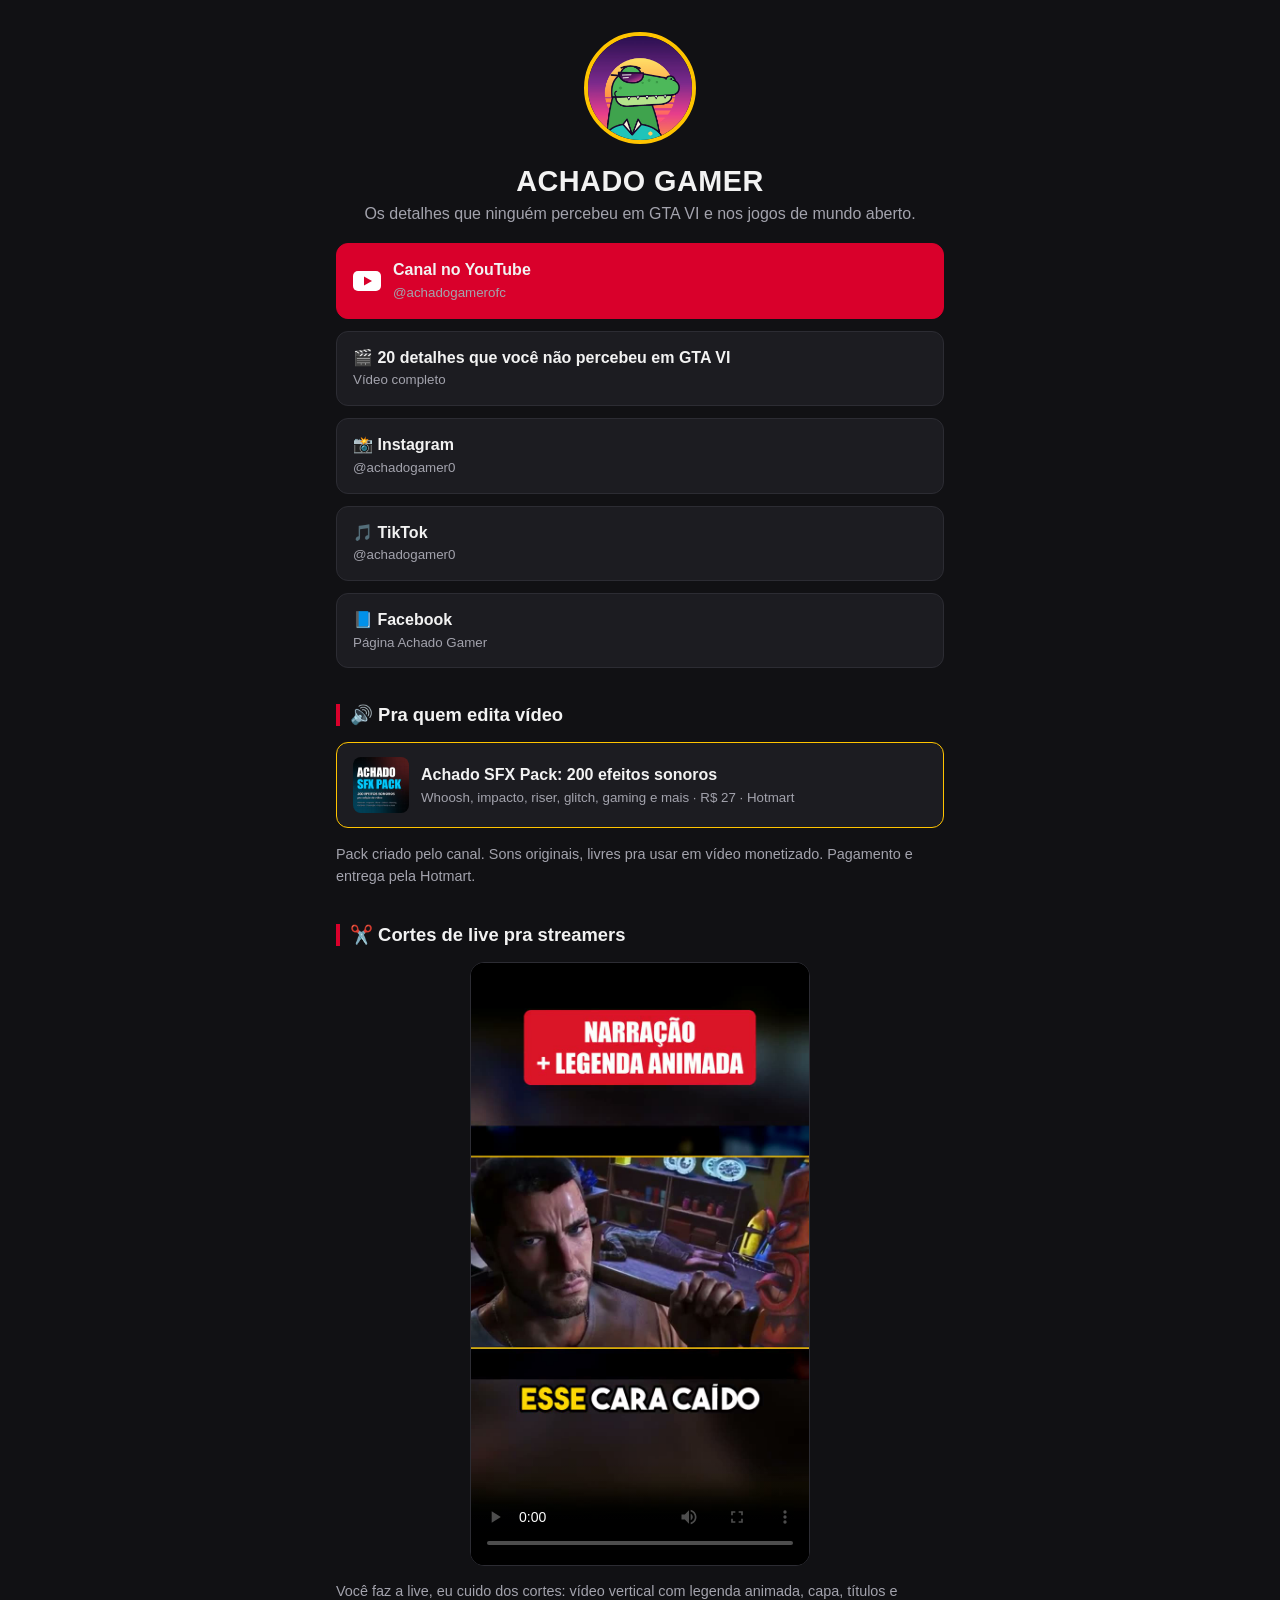
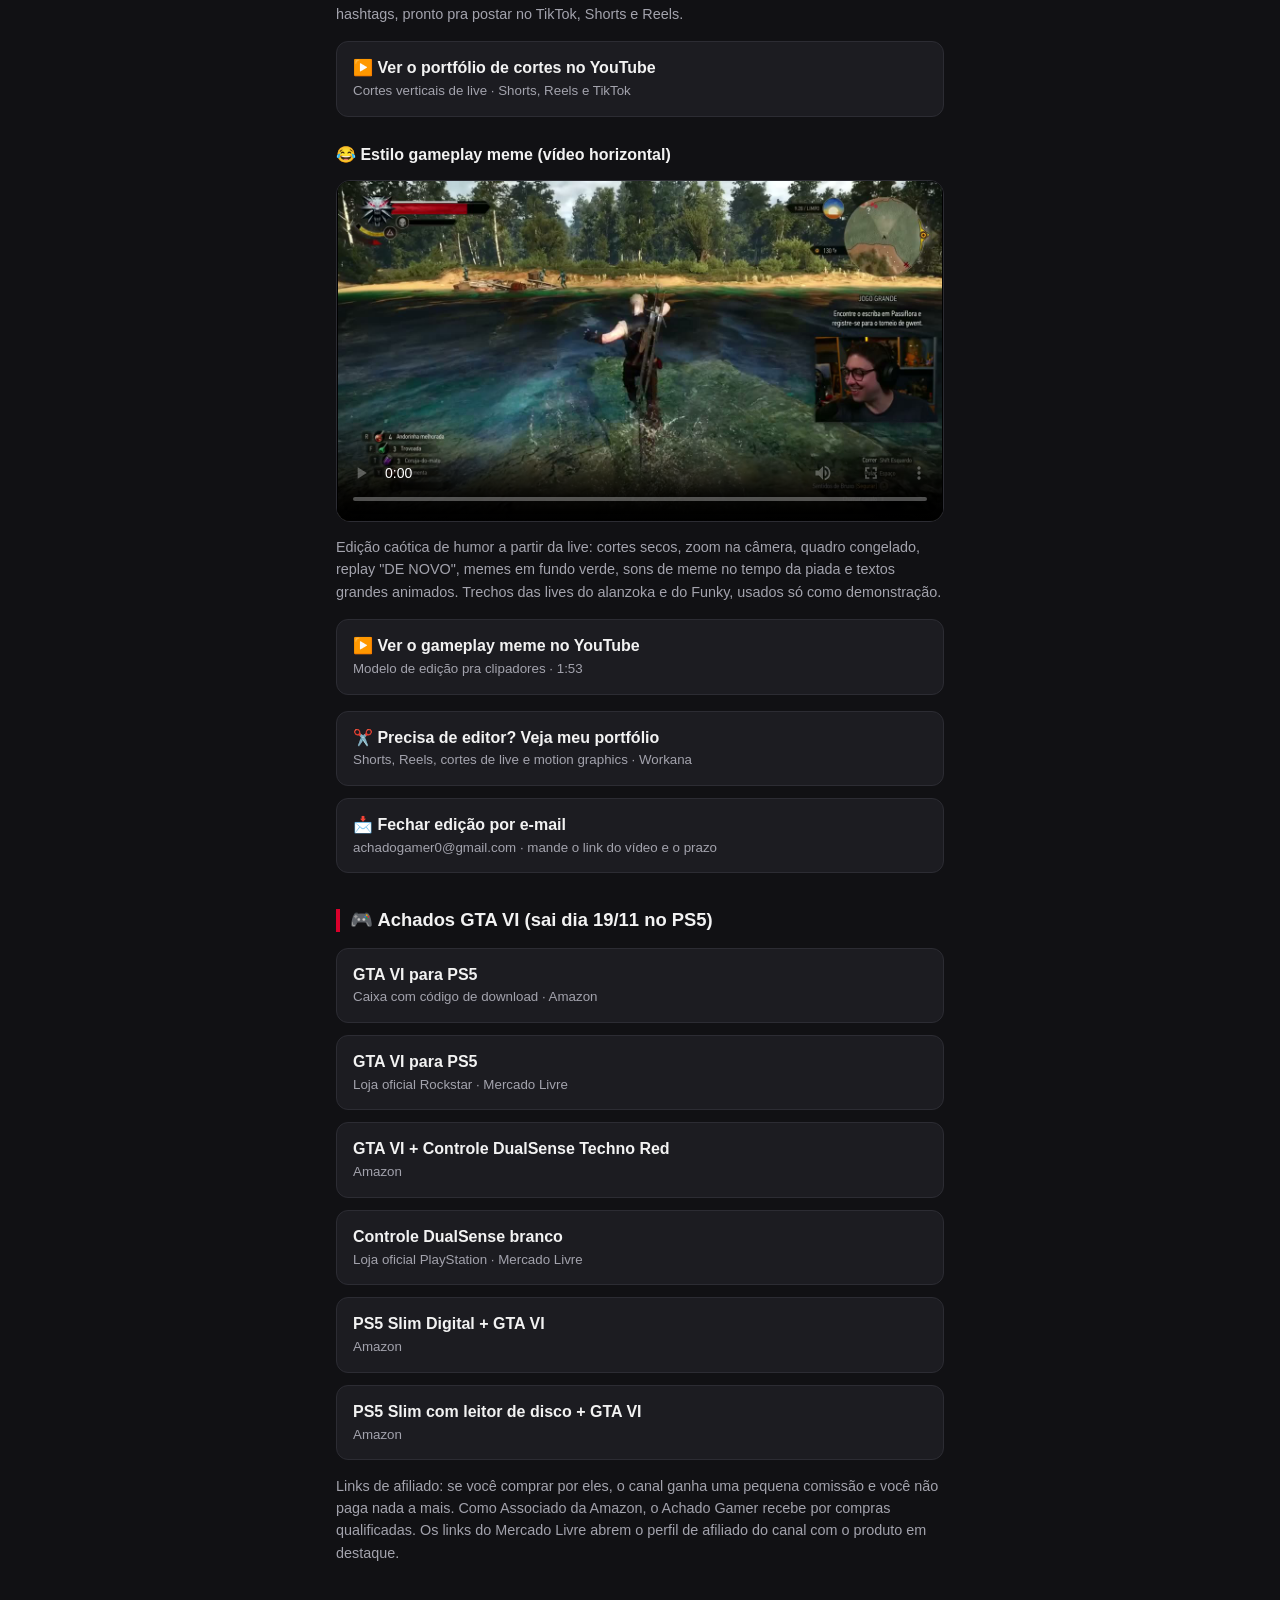
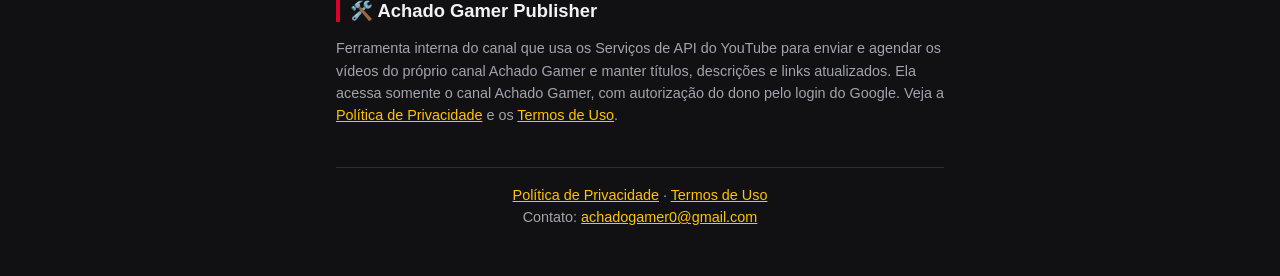
==== index.html @ ea64f2f3 "Vídeos do portfólio hospedados no site (sai o embed do YouTube que pedia login) Co-Authored-By: Clau" ====
<!doctype html>
<html lang="pt-BR">
<head>
<meta charset="utf-8">
<meta name="viewport" content="width=device-width, initial-scale=1">
<title>Achado Gamer</title>
<meta name="description" content="Achado Gamer: detalhes, notícias e achados de GTA VI e jogos de mundo aberto.">
<link rel="icon" href="img/avatar.jpg">
<link rel="stylesheet" href="style.css">
</head>
<body>
<main>
  <section class="perfil">
    <img src="img/avatar.jpg" alt="Logo do canal Achado Gamer">
    <h1>ACHADO GAMER</h1>
    <p>Os detalhes que ninguém percebeu em GTA VI e nos jogos de mundo aberto.</p>
  </section>

  <div class="links">
    <a class="botao yt" href="https://www.youtube.com/@achadogamerofc" target="_blank" rel="noopener">
      <svg width="28" height="20" viewBox="0 0 28 20" aria-hidden="true"><rect width="28" height="20" rx="5" fill="#fff"/><path d="M11 5.5v9l8-4.5z" fill="#d9002b"/></svg>
      <span>Canal no YouTube<small>@achadogamerofc</small></span>
    </a>
    <a class="botao" href="https://youtu.be/6gfzQgHHXTE" target="_blank" rel="noopener">
      <span>🎬 20 detalhes que você não percebeu em GTA VI<small>Vídeo completo</small></span>
    </a>
    <a class="botao" href="https://www.instagram.com/achadogamer0/" target="_blank" rel="noopener">
      <span>📸 Instagram<small>@achadogamer0</small></span>
    </a>
    <a class="botao" href="https://www.tiktok.com/@achadogamer0" target="_blank" rel="noopener">
      <span>🎵 TikTok<small>@achadogamer0</small></span>
    </a>
    <a class="botao" href="https://www.facebook.com/profile.php?id=61595093007909" target="_blank" rel="noopener">
      <span>📘 Facebook<small>Página Achado Gamer</small></span>
    </a>
  </div>

  <h2>🔊 Pra quem edita vídeo</h2>
  <div class="links">
    <a class="botao produto" href="https://go.hotmart.com/K107871661N" target="_blank" rel="noopener">
      <img src="img/sfx-pack.jpg" alt="Capa do Achado SFX Pack" width="56" height="56">
      <span>Achado SFX Pack: 200 efeitos sonoros<small>Whoosh, impacto, riser, glitch, gaming e mais · R$ 27 · Hotmart</small></span>
    </a>
  </div>
  <p class="aviso">Pack criado pelo canal. Sons originais, livres pra usar em vídeo monetizado. Pagamento e entrega pela Hotmart.</p>

  <h2>✂️ Cortes de live pra streamers</h2>
  <div class="video-portfolio">
    <video src="video/portfolio-cortes.mp4" poster="video/portfolio-cortes.jpg" controls playsinline preload="metadata"
           title="Portfólio de cortes do Achado Gamer"></video>
  </div>
  <p class="aviso">Você faz a live, eu cuido dos cortes: vídeo vertical com legenda animada, capa, títulos e hashtags, pronto pra postar no TikTok, Shorts e Reels.</p>
  <div class="links">
    <a class="botao" href="https://youtube.com/shorts/AKx1bZiK2jc" target="_blank" rel="noopener">
      <span>▶️ Ver o portfólio de cortes no YouTube<small>Cortes verticais de live · Shorts, Reels e TikTok</small></span>
    </a>
  </div>

  <h3>😂 Estilo gameplay meme (vídeo horizontal)</h3>
  <div class="video-portfolio horizontal">
    <video src="video/gameplay-meme.mp4" poster="video/gameplay-meme.jpg" controls playsinline preload="metadata"
           title="Modelo de edição gameplay meme do Achado Gamer"></video>
  </div>
  <p class="aviso">Edição caótica de humor a partir da live: cortes secos, zoom na câmera, quadro congelado, replay "DE NOVO", memes em fundo verde, sons de meme no tempo da piada e textos grandes animados. Trechos das lives do alanzoka e do Funky, usados só como demonstração.</p>
  <div class="links">
    <a class="botao" href="https://youtu.be/qlnnAYW9aH4" target="_blank" rel="noopener">
      <span>▶️ Ver o gameplay meme no YouTube<small>Modelo de edição pra clipadores · 1:53</small></span>
    </a>
  </div>
  <div class="links">
    <a class="botao" href="https://www.workana.com/freelancer/b34862016cd1284f0447eba7d63f58ac" target="_blank" rel="noopener">
      <span>✂️ Precisa de editor? Veja meu portfólio<small>Shorts, Reels, cortes de live e motion graphics · Workana</small></span>
    </a>
    <a class="botao" href="mailto:achadogamer0@gmail.com?subject=Or%C3%A7amento%20de%20edi%C3%A7%C3%A3o%20de%20v%C3%ADdeo">
      <span>📩 Fechar edição por e-mail<small>achadogamer0@gmail.com · mande o link do vídeo e o prazo</small></span>
    </a>
  </div>

  <h2>🎮 Achados GTA VI (sai dia 19/11 no PS5)</h2>
  <div class="links">
    <a class="botao" href="https://www.amazon.com.br/dp/B0H6KT2RWH?tag=achadogamer0e-20" target="_blank" rel="noopener sponsored">
      <span>GTA VI para PS5<small>Caixa com código de download · Amazon</small></span>
    </a>
    <a class="botao" href="https://meli.la/1AppXiG" target="_blank" rel="noopener sponsored">
      <span>GTA VI para PS5<small>Loja oficial Rockstar · Mercado Livre</small></span>
    </a>
    <a class="botao" href="https://www.amazon.com.br/dp/B0HFPLXM48?tag=achadogamer0e-20" target="_blank" rel="noopener sponsored">
      <span>GTA VI + Controle DualSense Techno Red<small>Amazon</small></span>
    </a>
    <a class="botao" href="https://meli.la/16QRrXV" target="_blank" rel="noopener sponsored">
      <span>Controle DualSense branco<small>Loja oficial PlayStation · Mercado Livre</small></span>
    </a>
    <a class="botao" href="https://www.amazon.com.br/dp/B0H6LVH152?tag=achadogamer0e-20" target="_blank" rel="noopener sponsored">
      <span>PS5 Slim Digital + GTA VI<small>Amazon</small></span>
    </a>
    <a class="botao" href="https://www.amazon.com.br/dp/B0H6LPVFWQ?tag=achadogamer0e-20" target="_blank" rel="noopener sponsored">
      <span>PS5 Slim com leitor de disco + GTA VI<small>Amazon</small></span>
    </a>
  </div>
  <p class="aviso">Links de afiliado: se você comprar por eles, o canal ganha uma pequena comissão e você não paga nada a mais. Como Associado da Amazon, o Achado Gamer recebe por compras qualificadas. Os links do Mercado Livre abrem o perfil de afiliado do canal com o produto em destaque.</p>

  <h2>🛠️ Achado Gamer Publisher</h2>
  <p class="aviso">Ferramenta interna do canal que usa os Serviços de API do YouTube para enviar e agendar os vídeos do próprio canal Achado Gamer e manter títulos, descrições e links atualizados. Ela acessa somente o canal Achado Gamer, com autorização do dono pelo login do Google. Veja a <a href="privacidade.html">Política de Privacidade</a> e os <a href="termos.html">Termos de Uso</a>.</p>

  <footer>
    <a href="privacidade.html">Política de Privacidade</a> · <a href="termos.html">Termos de Uso</a><br>
    Contato: <a href="mailto:achadogamer0@gmail.com">achadogamer0@gmail.com</a>
  </footer>
</main>
</body>
</html>
---- style.css ----
:root {
  --bg: #111114;
  --card: #1c1c21;
  --line: #2c2c33;
  --text: #f2f2f2;
  --muted: #a3a3ad;
  --yellow: #ffc400;
  --red: #d9002b;
}
* { box-sizing: border-box; }
body {
  margin: 0;
  background: var(--bg);
  color: var(--text);
  font: 16px/1.55 "Segoe UI", Roboto, Arial, sans-serif;
}
main { max-width: 640px; margin: 0 auto; padding: 32px 16px 48px; }
a { color: var(--yellow); }
h1, h2, h3 { line-height: 1.2; }
h3 { margin-top: 28px; font-size: 1rem; }
h2 { margin-top: 36px; font-size: 1.15rem; border-left: 4px solid var(--red); padding-left: 10px; }
.perfil { text-align: center; }
.perfil img { width: 112px; height: 112px; border-radius: 50%; border: 4px solid var(--yellow); }
.perfil h1 { margin: 12px 0 4px; font-size: 1.8rem; letter-spacing: .5px; }
.perfil p { margin: 0; color: var(--muted); }
.links { display: grid; gap: 12px; margin-top: 16px; }
.botao {
  display: flex; align-items: center; gap: 12px;
  padding: 14px 16px; border-radius: 12px;
  background: var(--card); border: 1px solid var(--line);
  color: var(--text); text-decoration: none; font-weight: 600;
}
.botao:hover { border-color: var(--yellow); }
.botao small { display: block; font-weight: 400; color: var(--muted); }
.botao.yt { background: var(--red); border-color: var(--red); }
.botao svg { flex: none; }
.aviso { font-size: .9rem; color: var(--muted); }
footer { margin-top: 40px; padding-top: 16px; border-top: 1px solid var(--line); font-size: .9rem; color: var(--muted); text-align: center; }
.doc p, .doc li { color: #dcdce2; }
.doc .data { color: var(--muted); font-size: .9rem; }
.botao.produto { border-color: var(--yellow); }
.botao.produto img { flex: none; width: 56px; height: 56px; border-radius: 8px; }
.video-portfolio { max-width: 340px; margin: 16px auto 0; aspect-ratio: 9 / 16; border-radius: 14px; overflow: hidden; border: 1px solid var(--line); background: var(--card); }
.video-portfolio video { display: block; width: 100%; height: 100%; object-fit: contain; background: #000; }
.video-portfolio.horizontal { max-width: 100%; aspect-ratio: 16 / 9; }
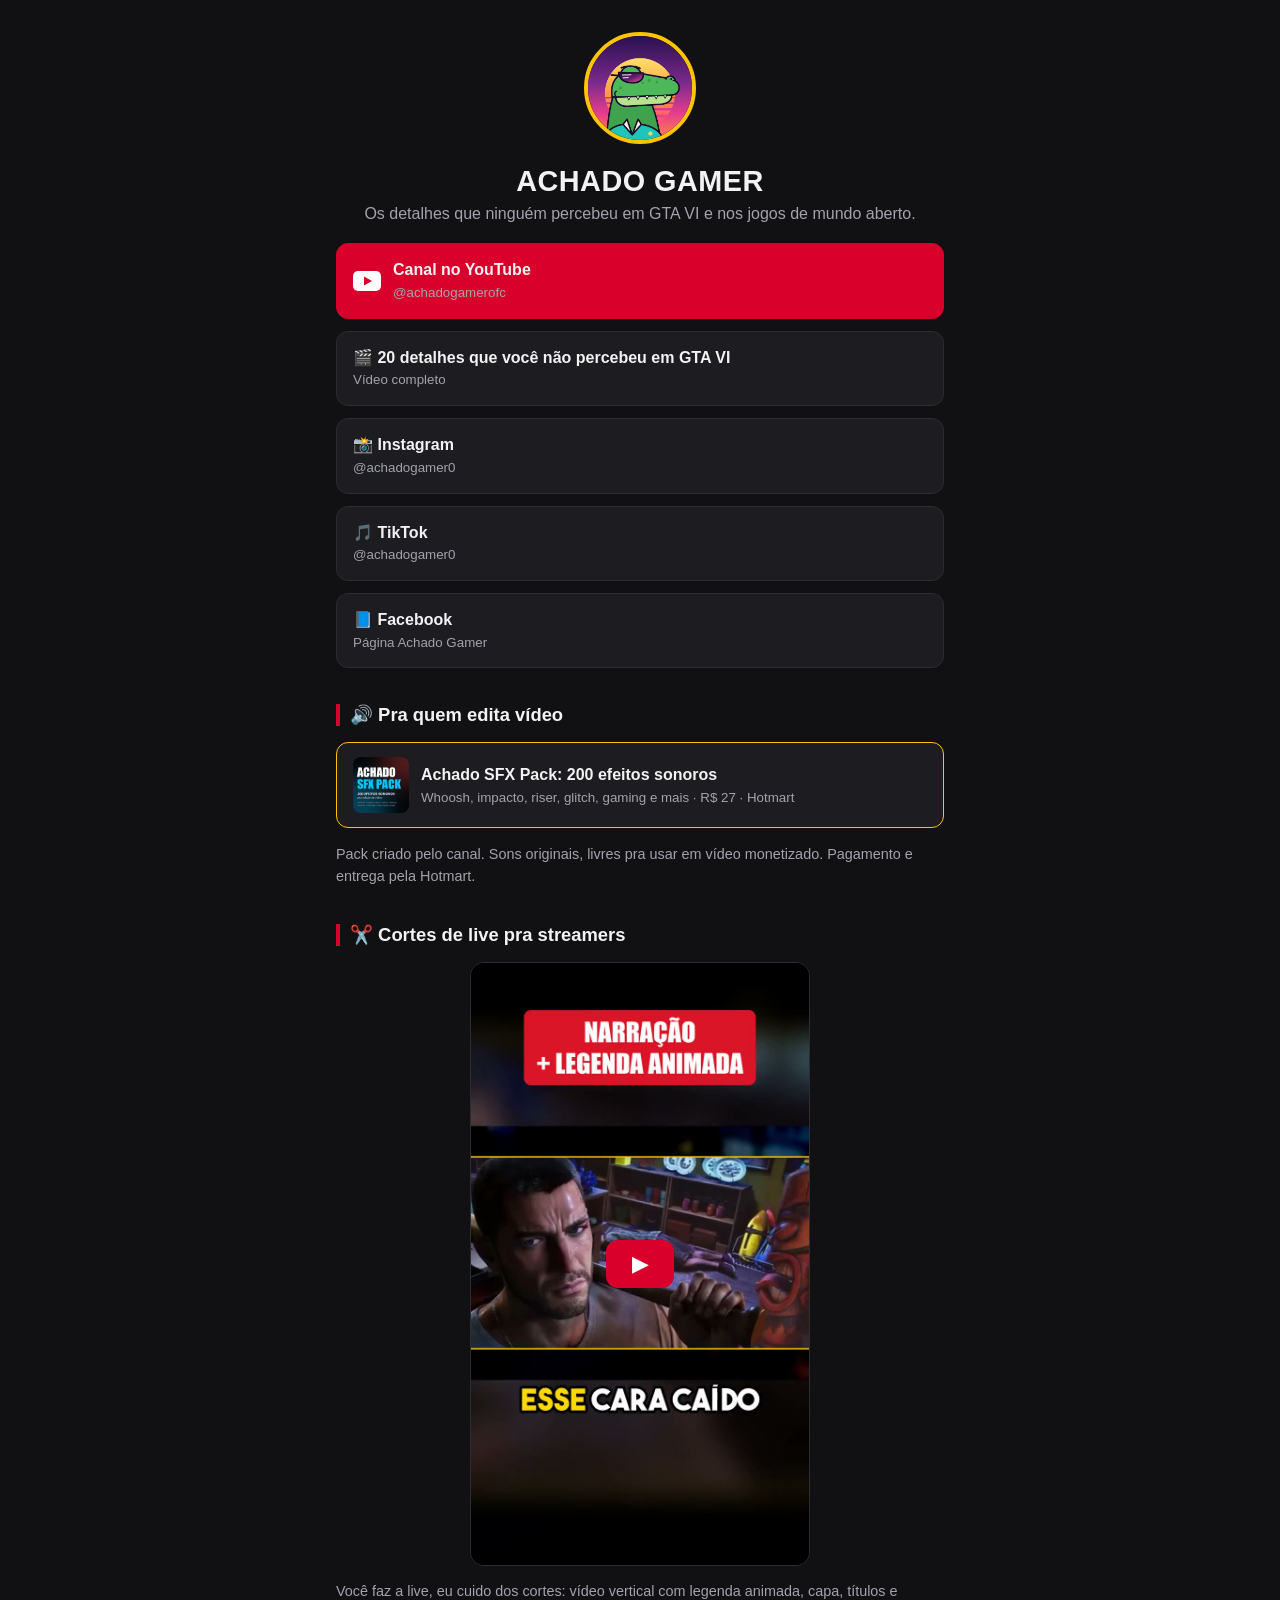
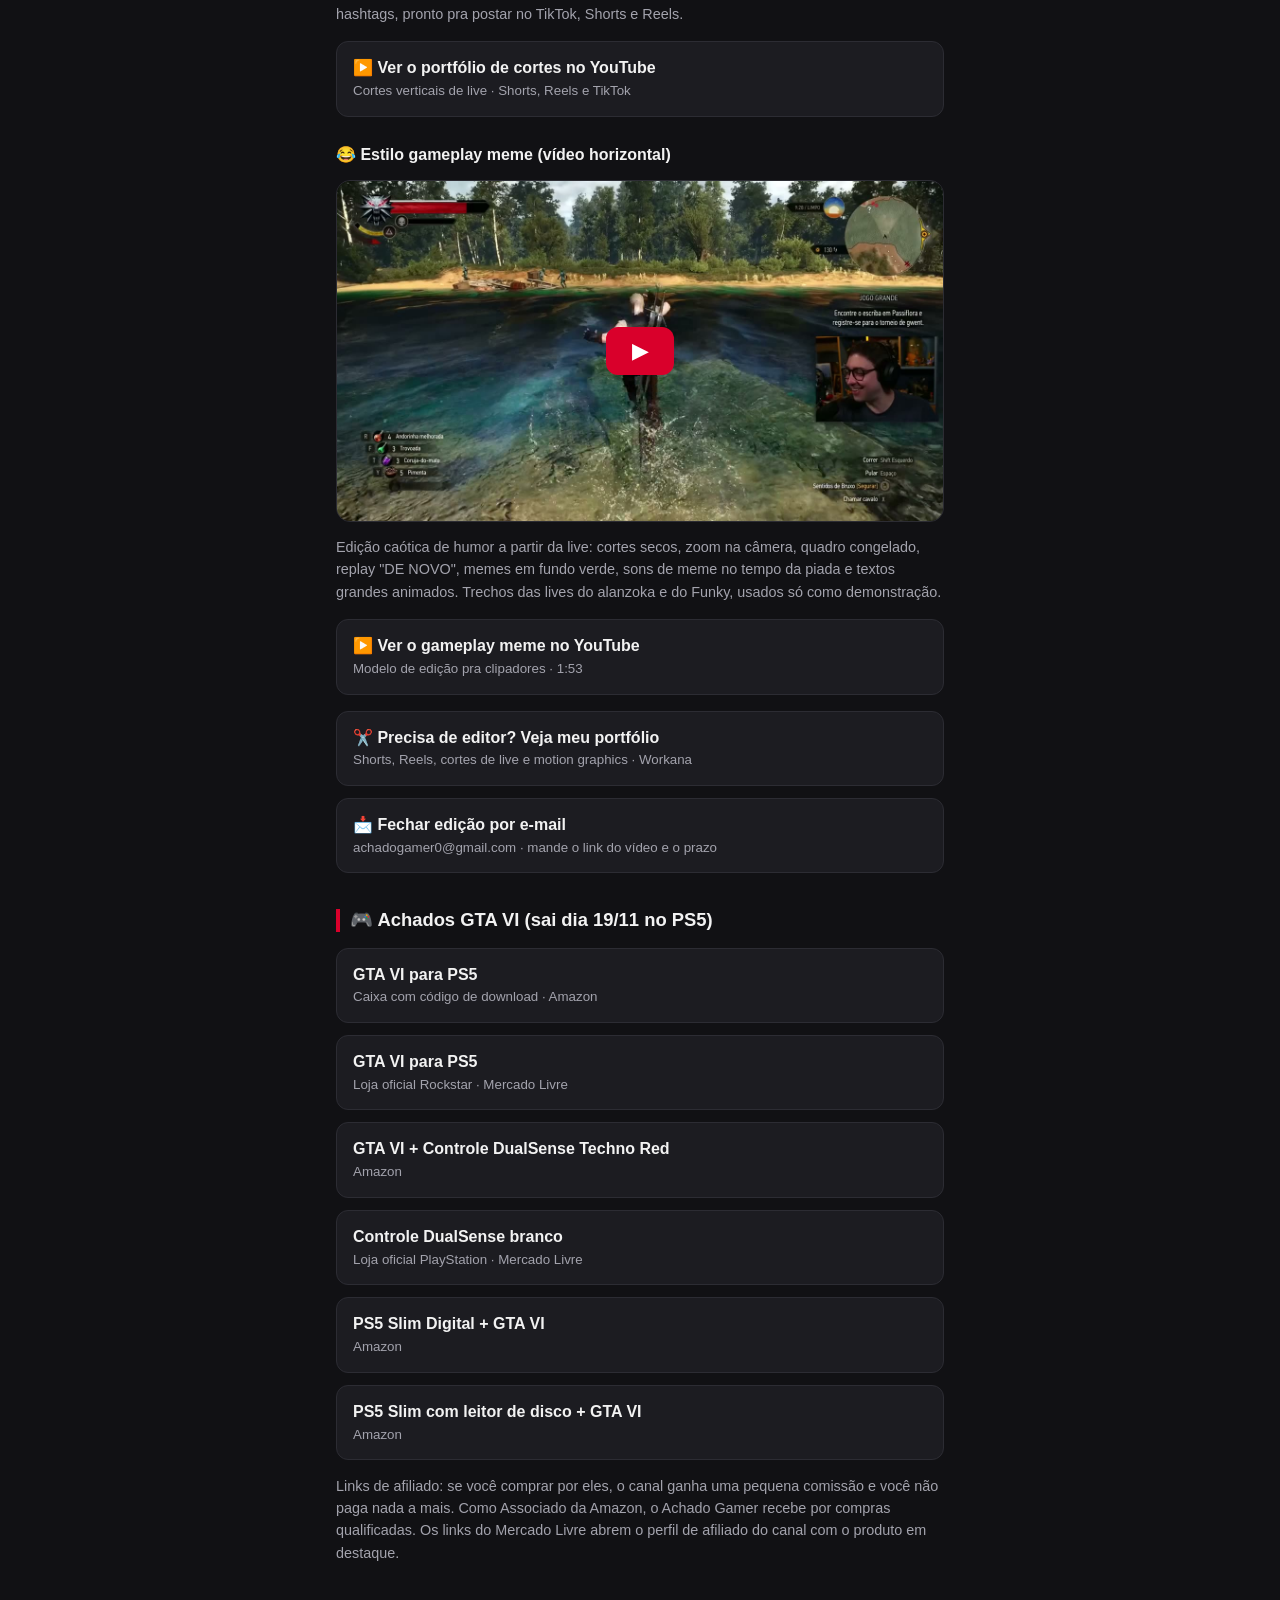
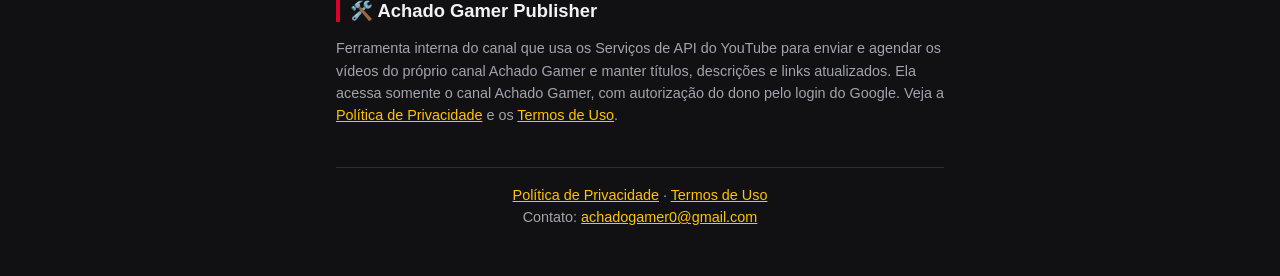
==== commit a0403ab8: "Portfólio: capas com link pro YouTube (não listado) no lugar dos vídeos hospedados Co-Authored-By: C" ====
--- a/index.html
+++ b/index.html
@@ -45,10 +45,10 @@
   <p class="aviso">Pack criado pelo canal. Sons originais, livres pra usar em vídeo monetizado. Pagamento e entrega pela Hotmart.</p>
 
   <h2>✂️ Cortes de live pra streamers</h2>
-  <div class="video-portfolio">
-    <video src="video/portfolio-cortes.mp4" poster="video/portfolio-cortes.jpg" controls playsinline preload="metadata"
-           title="Portfólio de cortes do Achado Gamer"></video>
-  </div>
+  <a class="video-portfolio" href="https://youtube.com/shorts/AKx1bZiK2jc" target="_blank" rel="noopener" aria-label="Portfólio de cortes do Achado Gamer (abre no YouTube)">
+    <img src="video/portfolio-cortes.jpg" alt="Portfólio de cortes do Achado Gamer" loading="lazy">
+    <span class="play" aria-hidden="true">▶</span>
+  </a>
   <p class="aviso">Você faz a live, eu cuido dos cortes: vídeo vertical com legenda animada, capa, títulos e hashtags, pronto pra postar no TikTok, Shorts e Reels.</p>
   <div class="links">
     <a class="botao" href="https://youtube.com/shorts/AKx1bZiK2jc" target="_blank" rel="noopener">
@@ -57,10 +57,10 @@
   </div>
 
   <h3>😂 Estilo gameplay meme (vídeo horizontal)</h3>
-  <div class="video-portfolio horizontal">
-    <video src="video/gameplay-meme.mp4" poster="video/gameplay-meme.jpg" controls playsinline preload="metadata"
-           title="Modelo de edição gameplay meme do Achado Gamer"></video>
-  </div>
+  <a class="video-portfolio horizontal" href="https://youtu.be/qlnnAYW9aH4" target="_blank" rel="noopener" aria-label="Modelo de edição gameplay meme do Achado Gamer (abre no YouTube)">
+    <img src="video/gameplay-meme.jpg" alt="Modelo de edição gameplay meme do Achado Gamer" loading="lazy">
+    <span class="play" aria-hidden="true">▶</span>
+  </a>
   <p class="aviso">Edição caótica de humor a partir da live: cortes secos, zoom na câmera, quadro congelado, replay "DE NOVO", memes em fundo verde, sons de meme no tempo da piada e textos grandes animados. Trechos das lives do alanzoka e do Funky, usados só como demonstração.</p>
   <div class="links">
     <a class="botao" href="https://youtu.be/qlnnAYW9aH4" target="_blank" rel="noopener">
--- a/style.css
+++ b/style.css
@@ -41,5 +41,8 @@
 .botao.produto { border-color: var(--yellow); }
 .botao.produto img { flex: none; width: 56px; height: 56px; border-radius: 8px; }
 .video-portfolio { max-width: 340px; margin: 16px auto 0; aspect-ratio: 9 / 16; border-radius: 14px; overflow: hidden; border: 1px solid var(--line); background: var(--card); }
-.video-portfolio video { display: block; width: 100%; height: 100%; object-fit: contain; background: #000; }
+.video-portfolio { display: block; position: relative; }
+.video-portfolio:hover { border-color: var(--yellow); }
+.video-portfolio img { display: block; width: 100%; height: 100%; object-fit: cover; }
+.video-portfolio .play { position: absolute; top: 50%; left: 50%; transform: translate(-50%, -50%); width: 68px; height: 48px; border-radius: 12px; background: var(--red); color: #fff; font-size: 22px; display: flex; align-items: center; justify-content: center; }
 .video-portfolio.horizontal { max-width: 100%; aspect-ratio: 16 / 9; }
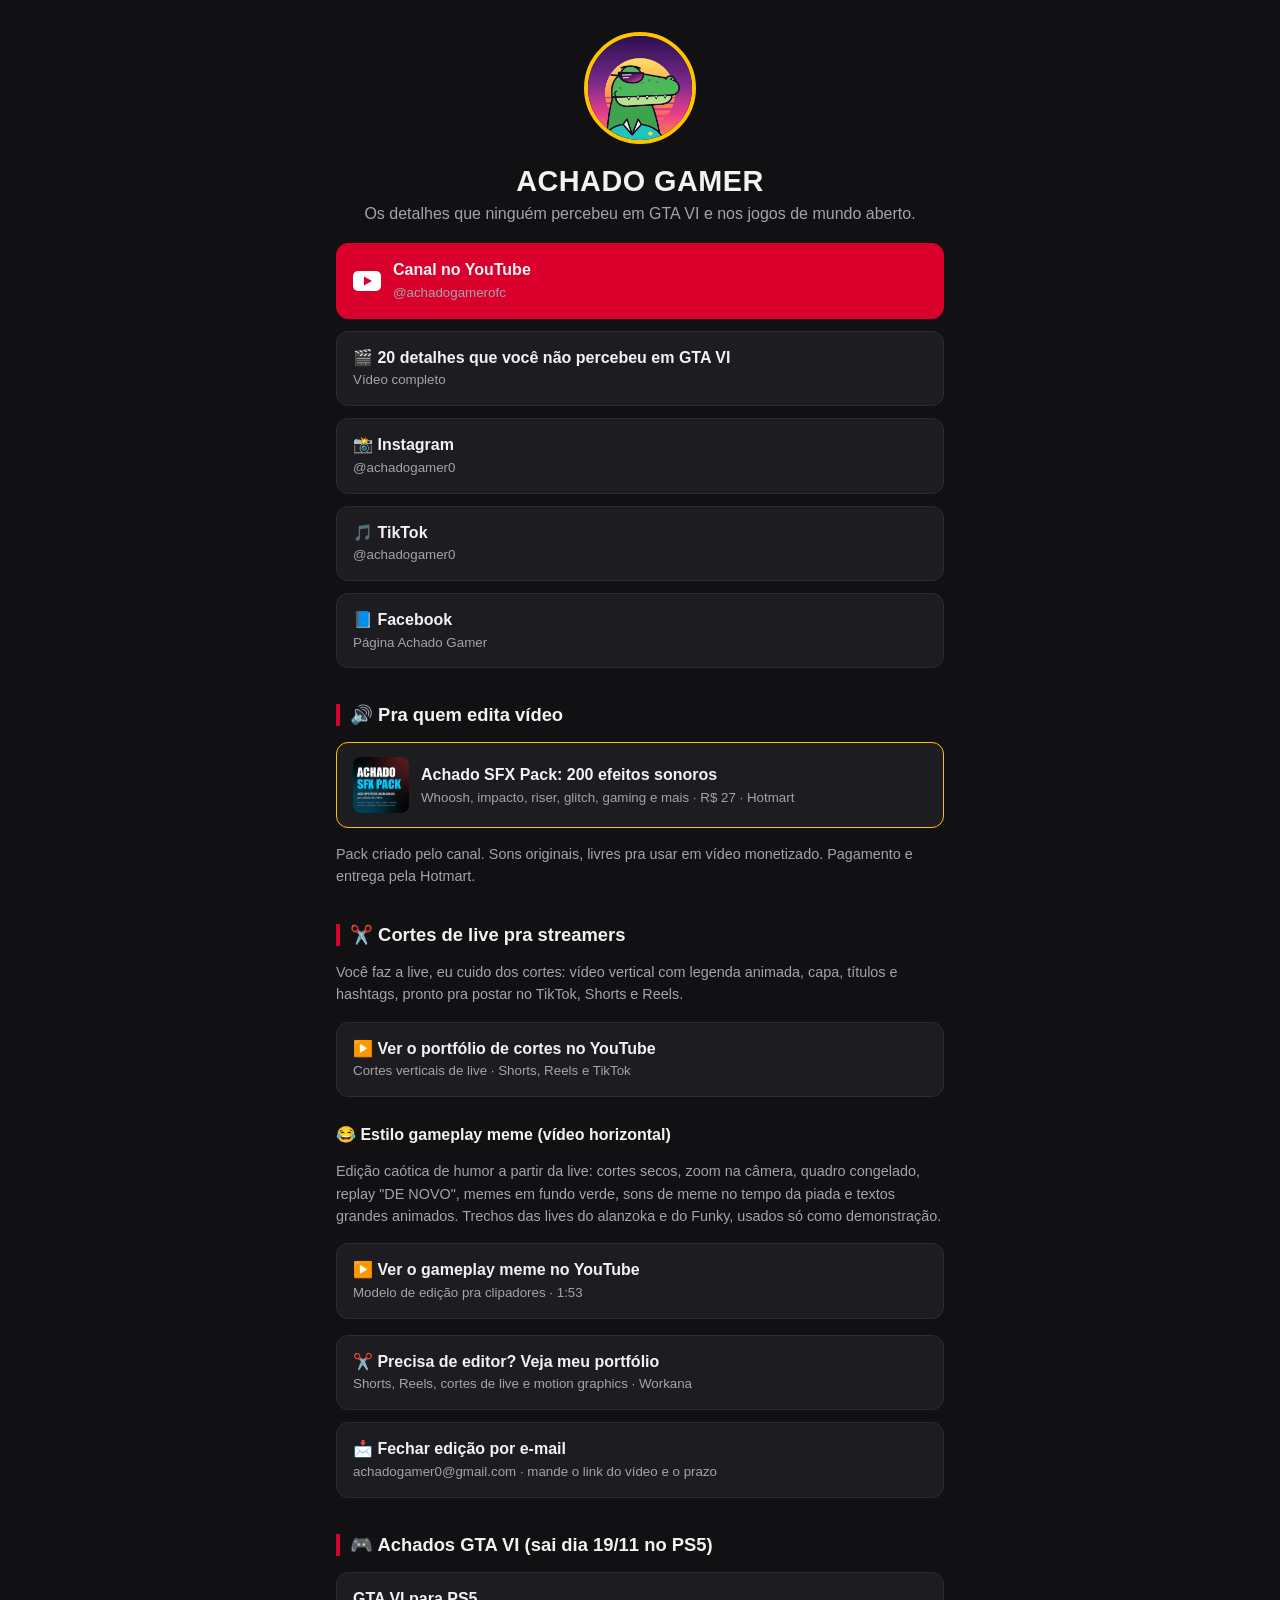
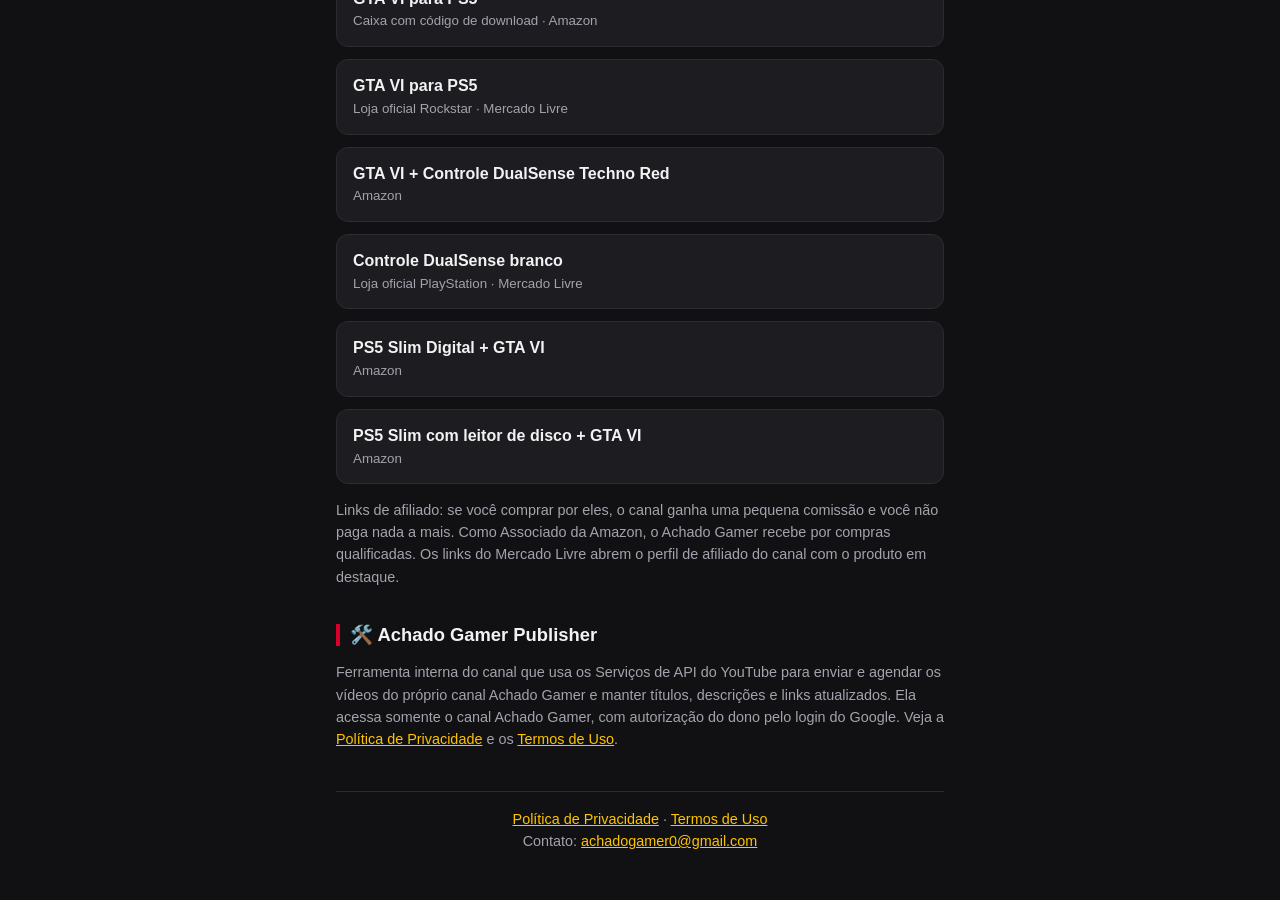
==== commit 3aea2aae: "Portfólio só com os botões de link pro YouTube (sem vídeo/capa embutidos) Co-Authored-By: Claude Opu" ====
--- a/index.html
+++ b/index.html
@@ -45,10 +45,6 @@
   <p class="aviso">Pack criado pelo canal. Sons originais, livres pra usar em vídeo monetizado. Pagamento e entrega pela Hotmart.</p>
 
   <h2>✂️ Cortes de live pra streamers</h2>
-  <a class="video-portfolio" href="https://youtube.com/shorts/AKx1bZiK2jc" target="_blank" rel="noopener" aria-label="Portfólio de cortes do Achado Gamer (abre no YouTube)">
-    <img src="video/portfolio-cortes.jpg" alt="Portfólio de cortes do Achado Gamer" loading="lazy">
-    <span class="play" aria-hidden="true">▶</span>
-  </a>
   <p class="aviso">Você faz a live, eu cuido dos cortes: vídeo vertical com legenda animada, capa, títulos e hashtags, pronto pra postar no TikTok, Shorts e Reels.</p>
   <div class="links">
     <a class="botao" href="https://youtube.com/shorts/AKx1bZiK2jc" target="_blank" rel="noopener">
@@ -57,10 +53,6 @@
   </div>
 
   <h3>😂 Estilo gameplay meme (vídeo horizontal)</h3>
-  <a class="video-portfolio horizontal" href="https://youtu.be/qlnnAYW9aH4" target="_blank" rel="noopener" aria-label="Modelo de edição gameplay meme do Achado Gamer (abre no YouTube)">
-    <img src="video/gameplay-meme.jpg" alt="Modelo de edição gameplay meme do Achado Gamer" loading="lazy">
-    <span class="play" aria-hidden="true">▶</span>
-  </a>
   <p class="aviso">Edição caótica de humor a partir da live: cortes secos, zoom na câmera, quadro congelado, replay "DE NOVO", memes em fundo verde, sons de meme no tempo da piada e textos grandes animados. Trechos das lives do alanzoka e do Funky, usados só como demonstração.</p>
   <div class="links">
     <a class="botao" href="https://youtu.be/qlnnAYW9aH4" target="_blank" rel="noopener">
--- a/style.css
+++ b/style.css
@@ -40,9 +40,3 @@
 .doc .data { color: var(--muted); font-size: .9rem; }
 .botao.produto { border-color: var(--yellow); }
 .botao.produto img { flex: none; width: 56px; height: 56px; border-radius: 8px; }
-.video-portfolio { max-width: 340px; margin: 16px auto 0; aspect-ratio: 9 / 16; border-radius: 14px; overflow: hidden; border: 1px solid var(--line); background: var(--card); }
-.video-portfolio { display: block; position: relative; }
-.video-portfolio:hover { border-color: var(--yellow); }
-.video-portfolio img { display: block; width: 100%; height: 100%; object-fit: cover; }
-.video-portfolio .play { position: absolute; top: 50%; left: 50%; transform: translate(-50%, -50%); width: 68px; height: 48px; border-radius: 12px; background: var(--red); color: #fff; font-size: 22px; display: flex; align-items: center; justify-content: center; }
-.video-portfolio.horizontal { max-width: 100%; aspect-ratio: 16 / 9; }
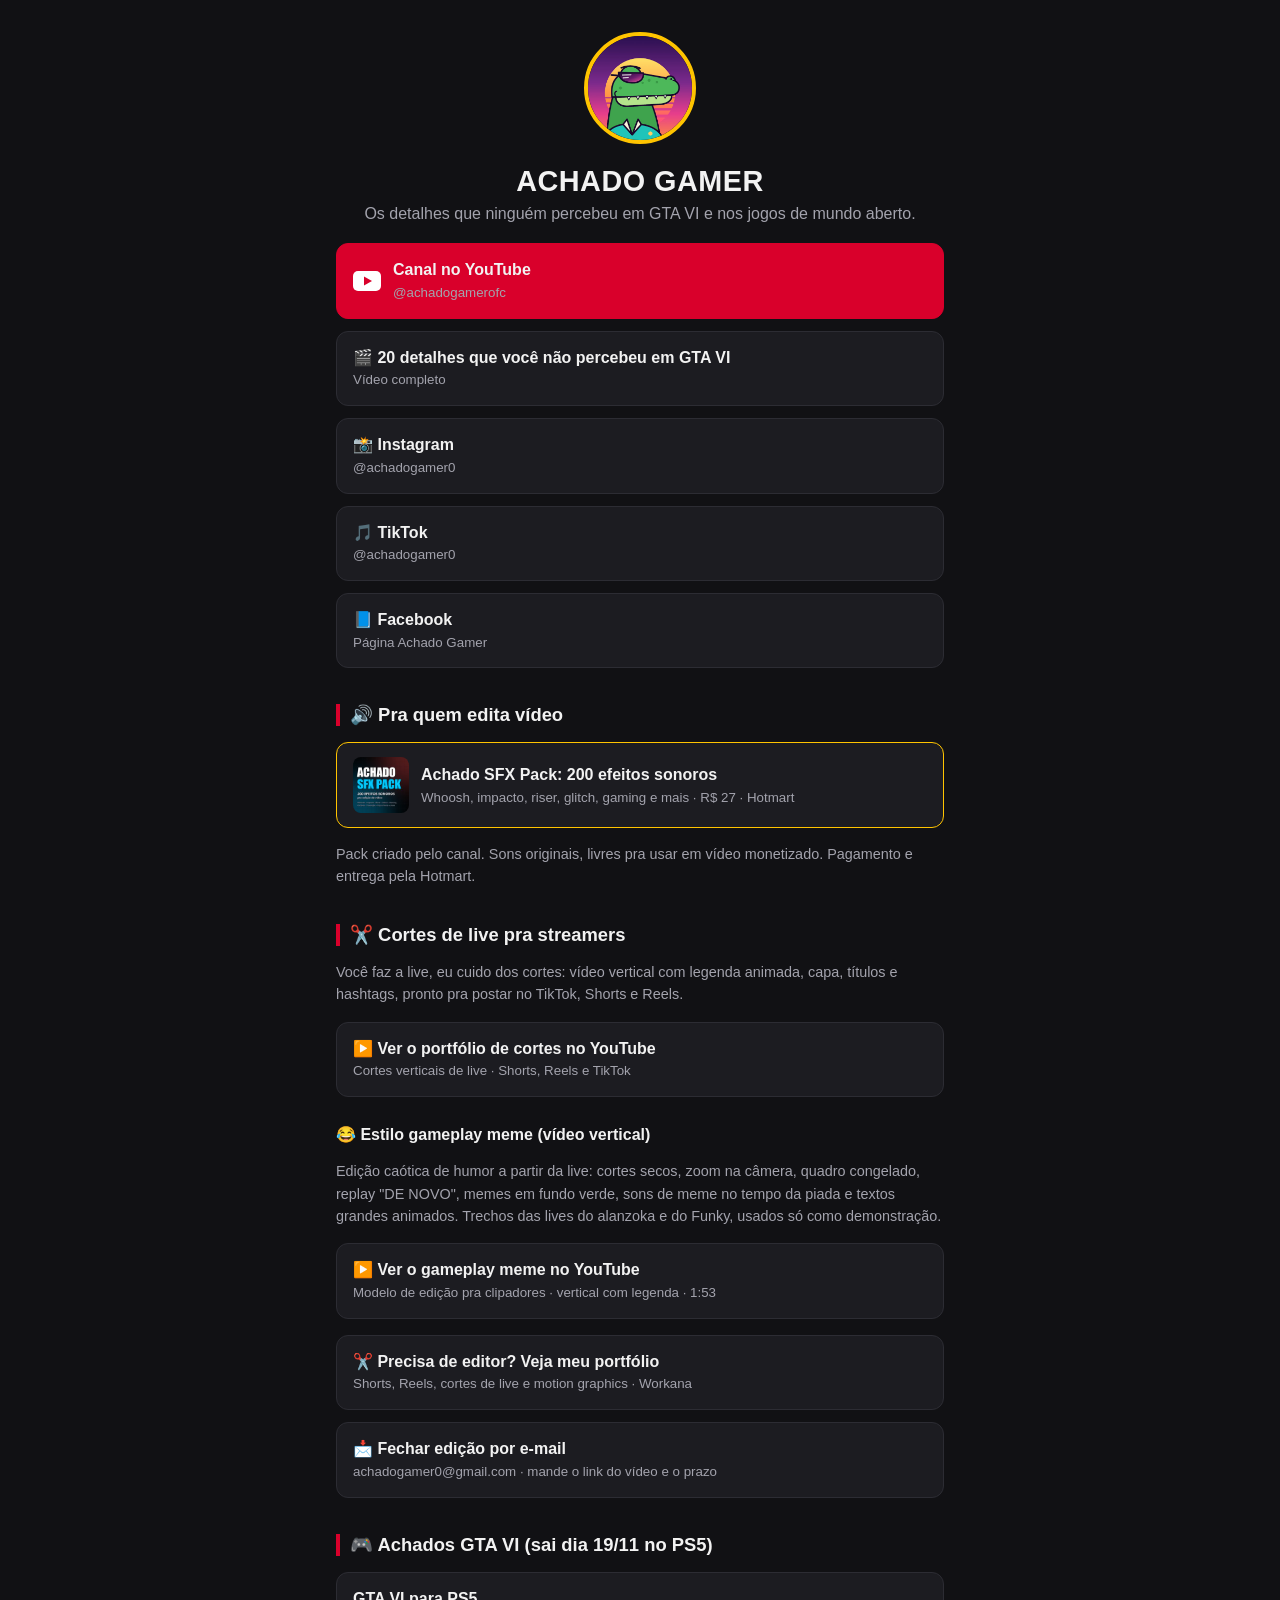
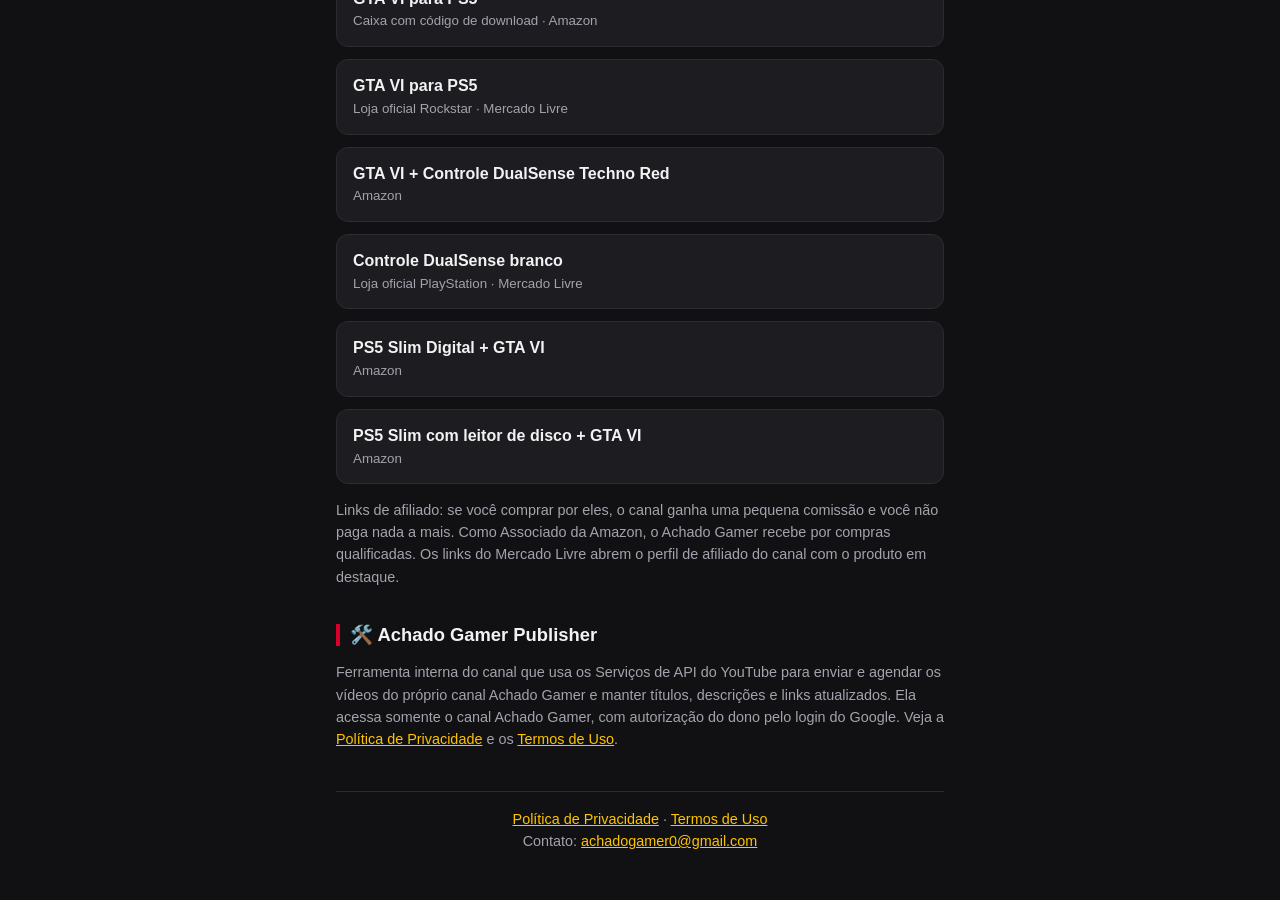
==== commit 7f66d36c: "Gameplay meme: link pra versão vertical 9:16 legendada Co-Authored-By: Claude Opus 5.5 <noreply@anth" ====
--- a/index.html
+++ b/index.html
@@ -52,11 +52,11 @@
     </a>
   </div>
 
-  <h3>😂 Estilo gameplay meme (vídeo horizontal)</h3>
+  <h3>😂 Estilo gameplay meme (vídeo vertical)</h3>
   <p class="aviso">Edição caótica de humor a partir da live: cortes secos, zoom na câmera, quadro congelado, replay "DE NOVO", memes em fundo verde, sons de meme no tempo da piada e textos grandes animados. Trechos das lives do alanzoka e do Funky, usados só como demonstração.</p>
   <div class="links">
-    <a class="botao" href="https://youtu.be/qlnnAYW9aH4" target="_blank" rel="noopener">
-      <span>▶️ Ver o gameplay meme no YouTube<small>Modelo de edição pra clipadores · 1:53</small></span>
+    <a class="botao" href="https://youtube.com/shorts/MXCuNoLSckc" target="_blank" rel="noopener">
+      <span>▶️ Ver o gameplay meme no YouTube<small>Modelo de edição pra clipadores · vertical com legenda · 1:53</small></span>
     </a>
   </div>
   <div class="links">
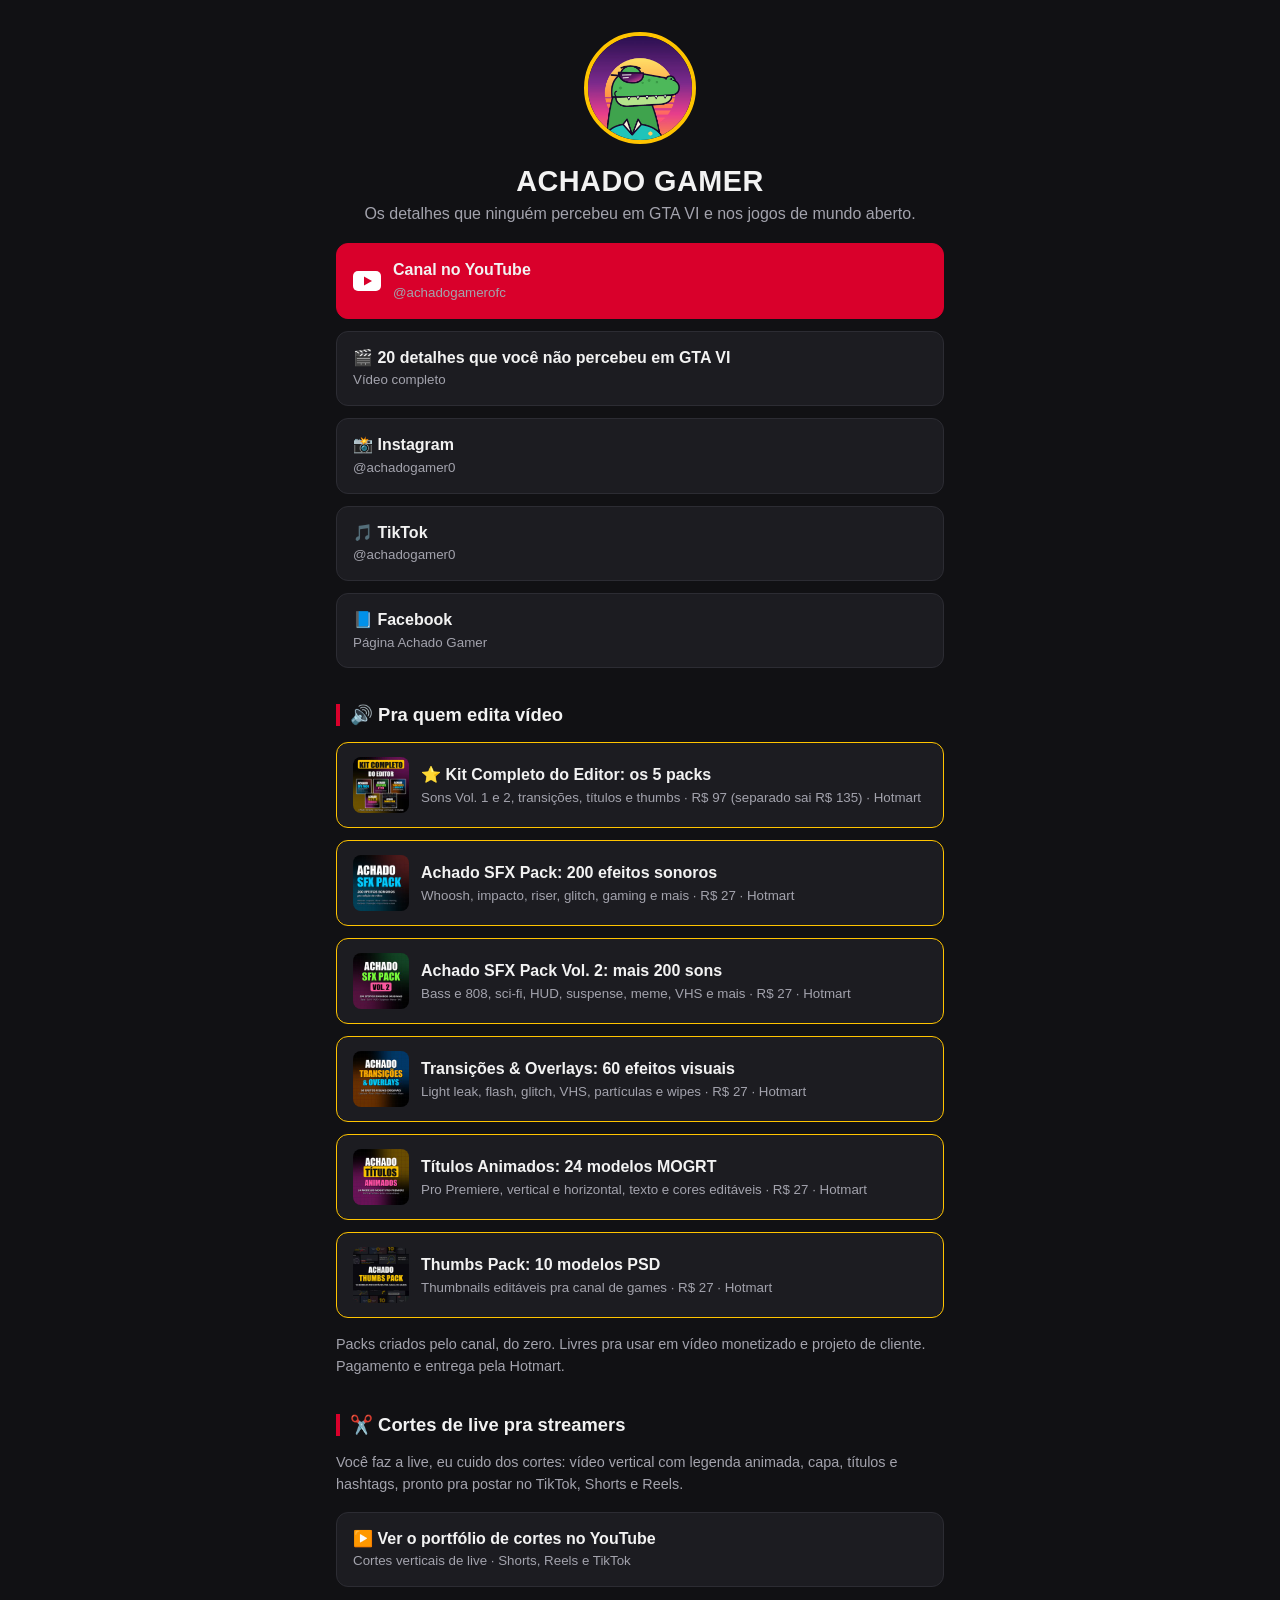
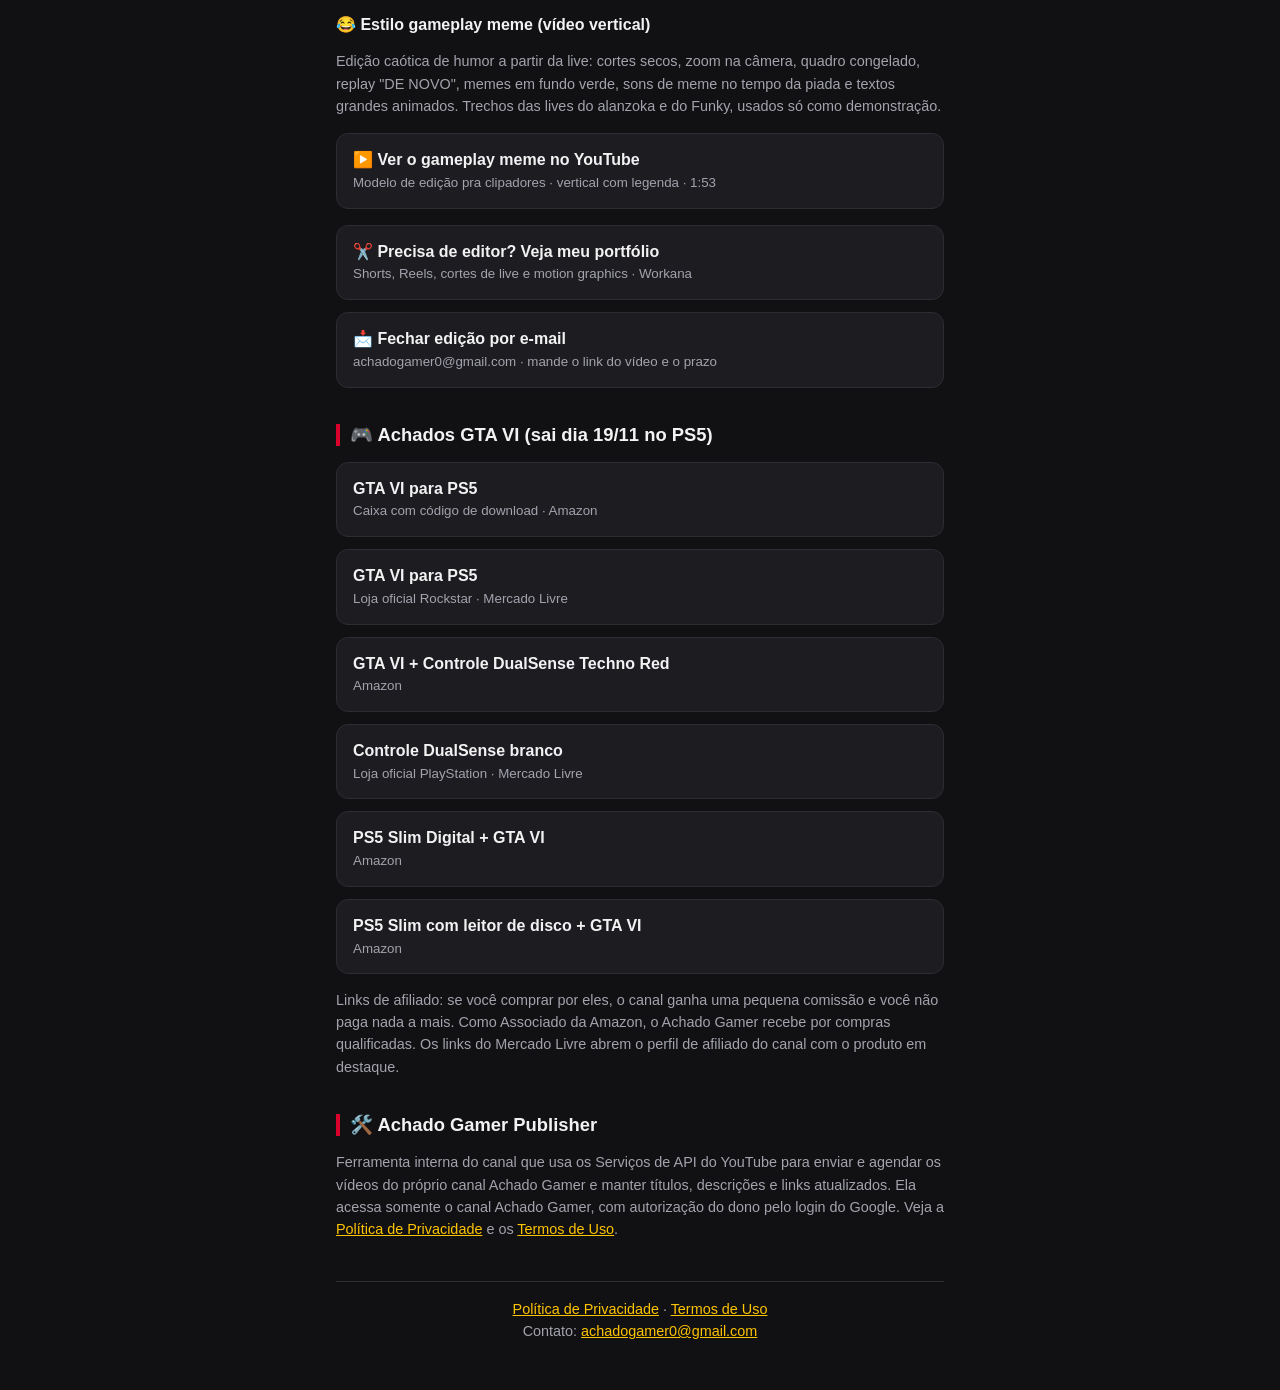
==== commit f9df0fd3: "Produtos: Kit Completo (R$ 97) + SFX Vol. 2, Transições, Títulos MOGRT e Thumbs PSD Co-Authored-By: " ====
--- a/index.html
+++ b/index.html
@@ -37,12 +37,32 @@
 
   <h2>🔊 Pra quem edita vídeo</h2>
   <div class="links">
+    <a class="botao produto" href="https://pay.hotmart.com/W107906267Q" target="_blank" rel="noopener">
+      <img src="img/kit-completo.jpg" alt="Capa do Kit Completo do Editor" width="56" height="56">
+      <span>⭐ Kit Completo do Editor: os 5 packs<small>Sons Vol. 1 e 2, transições, títulos e thumbs · R$ 97 (separado sai R$ 135) · Hotmart</small></span>
+    </a>
     <a class="botao produto" href="https://go.hotmart.com/K107871661N" target="_blank" rel="noopener">
       <img src="img/sfx-pack.jpg" alt="Capa do Achado SFX Pack" width="56" height="56">
       <span>Achado SFX Pack: 200 efeitos sonoros<small>Whoosh, impacto, riser, glitch, gaming e mais · R$ 27 · Hotmart</small></span>
     </a>
+    <a class="botao produto" href="https://go.hotmart.com/H107898969E" target="_blank" rel="noopener">
+      <img src="img/sfx-pack-vol2.jpg" alt="Capa do Achado SFX Pack Vol. 2" width="56" height="56">
+      <span>Achado SFX Pack Vol. 2: mais 200 sons<small>Bass e 808, sci-fi, HUD, suspense, meme, VHS e mais · R$ 27 · Hotmart</small></span>
+    </a>
+    <a class="botao produto" href="https://go.hotmart.com/G107900412A" target="_blank" rel="noopener">
+      <img src="img/transicoes-pack.jpg" alt="Capa do Achado Transições e Overlays" width="56" height="56">
+      <span>Transições & Overlays: 60 efeitos visuais<small>Light leak, flash, glitch, VHS, partículas e wipes · R$ 27 · Hotmart</small></span>
+    </a>
+    <a class="botao produto" href="https://go.hotmart.com/V107900589F" target="_blank" rel="noopener">
+      <img src="img/titulos-mogrt.jpg" alt="Capa do Achado Títulos Animados" width="56" height="56">
+      <span>Títulos Animados: 24 modelos MOGRT<small>Pro Premiere, vertical e horizontal, texto e cores editáveis · R$ 27 · Hotmart</small></span>
+    </a>
+    <a class="botao produto" href="https://go.hotmart.com/Y107900614O" target="_blank" rel="noopener">
+      <img src="img/thumbs-pack.jpg" alt="Capa do Achado Thumbs Pack" width="56" height="56">
+      <span>Thumbs Pack: 10 modelos PSD<small>Thumbnails editáveis pra canal de games · R$ 27 · Hotmart</small></span>
+    </a>
   </div>
-  <p class="aviso">Pack criado pelo canal. Sons originais, livres pra usar em vídeo monetizado. Pagamento e entrega pela Hotmart.</p>
+  <p class="aviso">Packs criados pelo canal, do zero. Livres pra usar em vídeo monetizado e projeto de cliente. Pagamento e entrega pela Hotmart.</p>
 
   <h2>✂️ Cortes de live pra streamers</h2>
   <p class="aviso">Você faz a live, eu cuido dos cortes: vídeo vertical com legenda animada, capa, títulos e hashtags, pronto pra postar no TikTok, Shorts e Reels.</p>
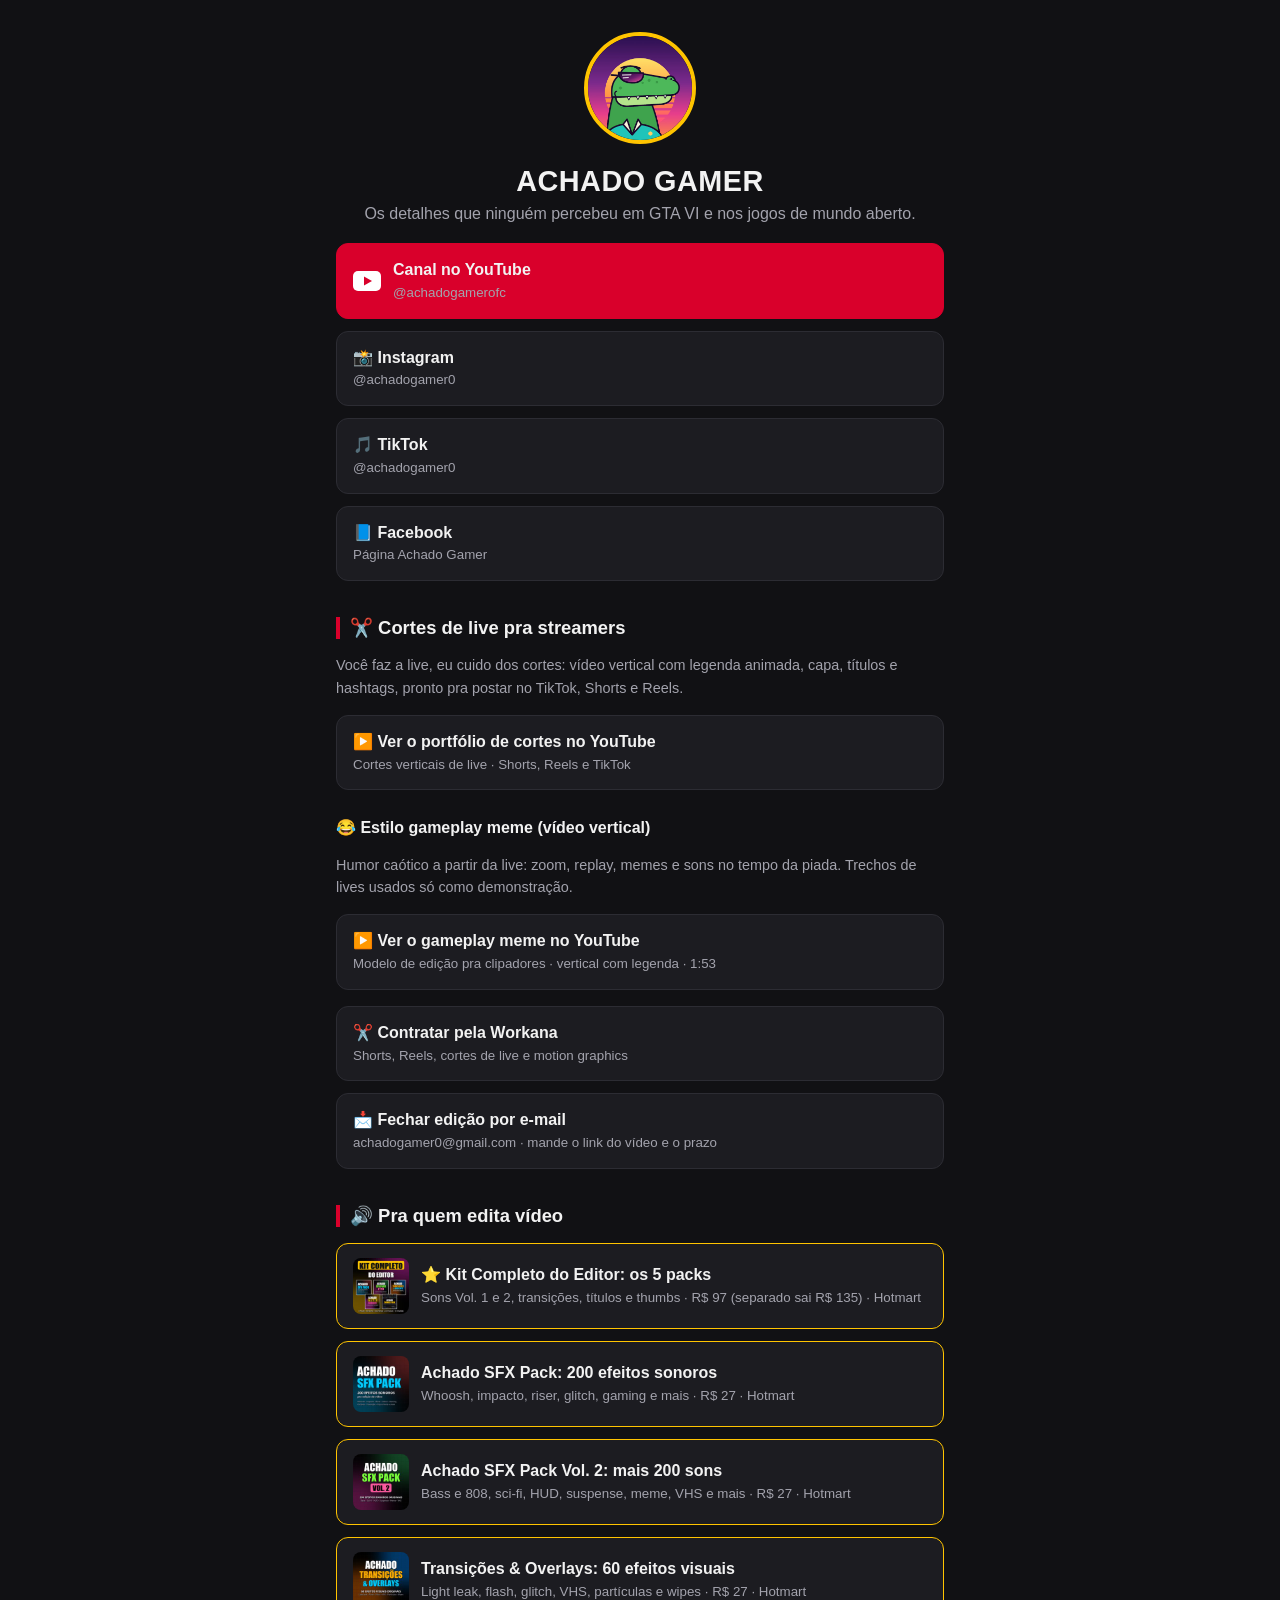
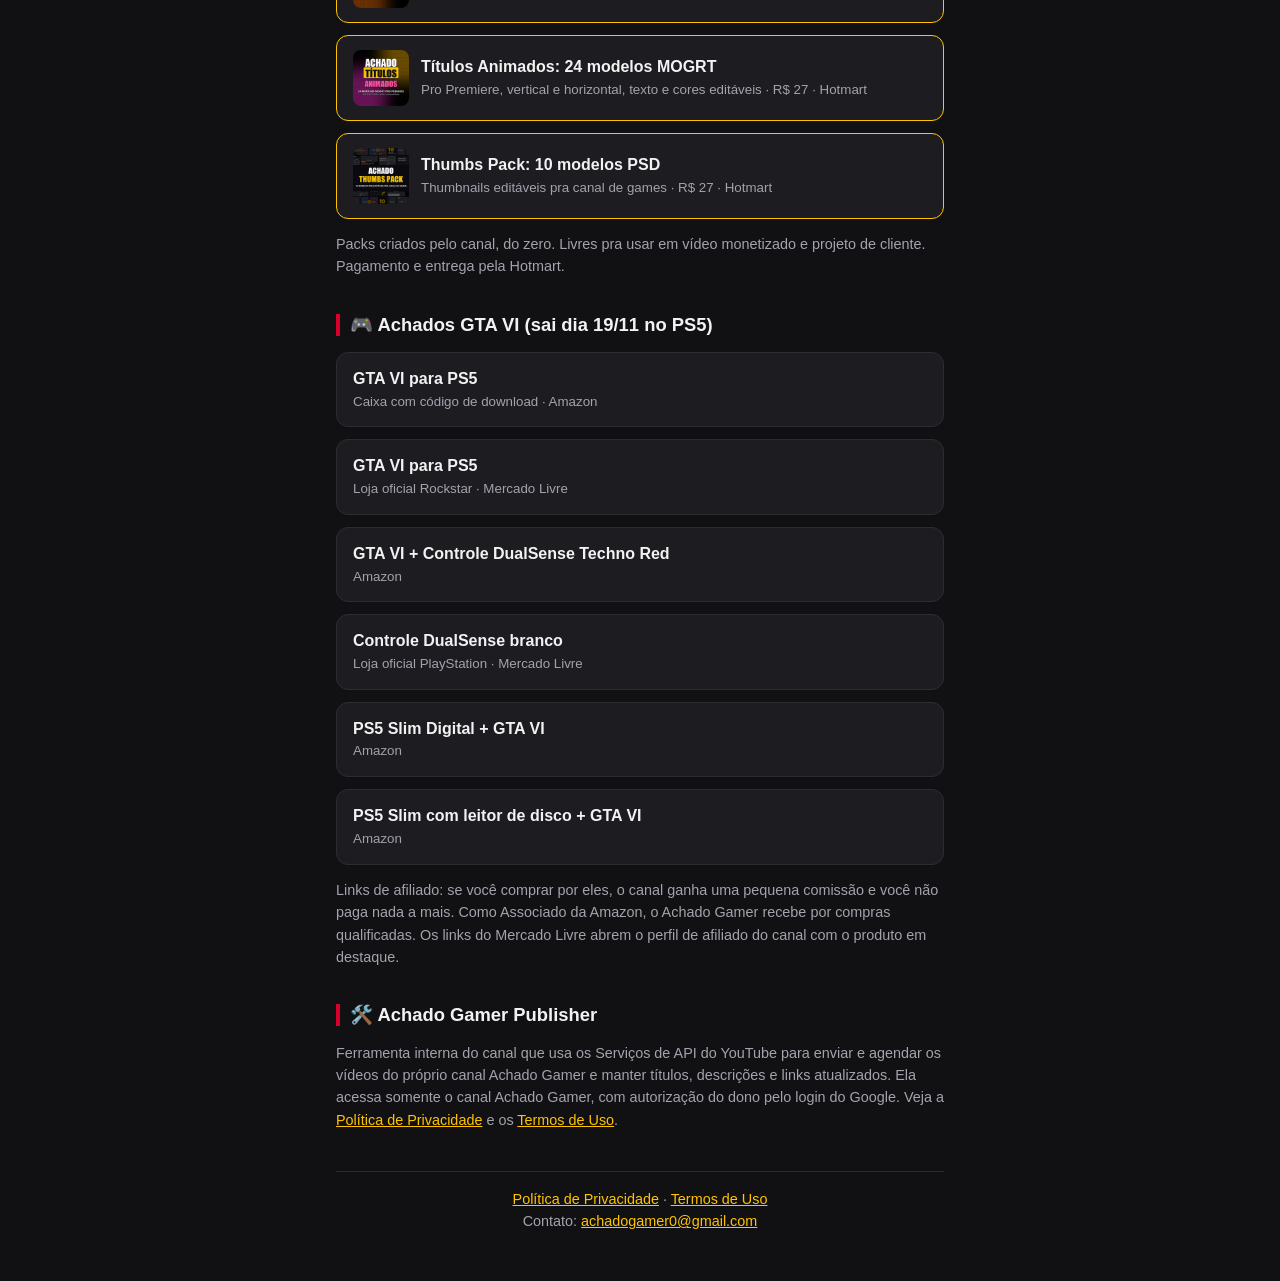
==== commit 08c199ba: "Site enxuto: sai o card do vídeo longo, streamers acima dos packs, Workana como contratar, âncora #e" ====
--- a/index.html
+++ b/index.html
@@ -21,9 +21,6 @@
       <svg width="28" height="20" viewBox="0 0 28 20" aria-hidden="true"><rect width="28" height="20" rx="5" fill="#fff"/><path d="M11 5.5v9l8-4.5z" fill="#d9002b"/></svg>
       <span>Canal no YouTube<small>@achadogamerofc</small></span>
     </a>
-    <a class="botao" href="https://youtu.be/6gfzQgHHXTE" target="_blank" rel="noopener">
-      <span>🎬 20 detalhes que você não percebeu em GTA VI<small>Vídeo completo</small></span>
-    </a>
     <a class="botao" href="https://www.instagram.com/achadogamer0/" target="_blank" rel="noopener">
       <span>📸 Instagram<small>@achadogamer0</small></span>
     </a>
@@ -35,7 +32,31 @@
     </a>
   </div>
 
-  <h2>🔊 Pra quem edita vídeo</h2>
+  <h2>✂️ Cortes de live pra streamers</h2>
+  <p class="aviso">Você faz a live, eu cuido dos cortes: vídeo vertical com legenda animada, capa, títulos e hashtags, pronto pra postar no TikTok, Shorts e Reels.</p>
+  <div class="links">
+    <a class="botao" href="https://youtube.com/shorts/AKx1bZiK2jc" target="_blank" rel="noopener">
+      <span>▶️ Ver o portfólio de cortes no YouTube<small>Cortes verticais de live · Shorts, Reels e TikTok</small></span>
+    </a>
+  </div>
+
+  <h3>😂 Estilo gameplay meme (vídeo vertical)</h3>
+  <p class="aviso">Humor caótico a partir da live: zoom, replay, memes e sons no tempo da piada. Trechos de lives usados só como demonstração.</p>
+  <div class="links">
+    <a class="botao" href="https://youtube.com/shorts/MXCuNoLSckc" target="_blank" rel="noopener">
+      <span>▶️ Ver o gameplay meme no YouTube<small>Modelo de edição pra clipadores · vertical com legenda · 1:53</small></span>
+    </a>
+  </div>
+  <div class="links">
+    <a class="botao" href="https://www.workana.com/freelancer/b34862016cd1284f0447eba7d63f58ac" target="_blank" rel="noopener">
+      <span>✂️ Contratar pela Workana<small>Shorts, Reels, cortes de live e motion graphics</small></span>
+    </a>
+    <a class="botao" href="mailto:achadogamer0@gmail.com?subject=Or%C3%A7amento%20de%20edi%C3%A7%C3%A3o%20de%20v%C3%ADdeo">
+      <span>📩 Fechar edição por e-mail<small>achadogamer0@gmail.com · mande o link do vídeo e o prazo</small></span>
+    </a>
+  </div>
+
+  <h2 id="editores">🔊 Pra quem edita vídeo</h2>
   <div class="links">
     <a class="botao produto" href="https://pay.hotmart.com/W107906267Q" target="_blank" rel="noopener">
       <img src="img/kit-completo.jpg" alt="Capa do Kit Completo do Editor" width="56" height="56">
@@ -63,30 +84,6 @@
     </a>
   </div>
   <p class="aviso">Packs criados pelo canal, do zero. Livres pra usar em vídeo monetizado e projeto de cliente. Pagamento e entrega pela Hotmart.</p>
-
-  <h2>✂️ Cortes de live pra streamers</h2>
-  <p class="aviso">Você faz a live, eu cuido dos cortes: vídeo vertical com legenda animada, capa, títulos e hashtags, pronto pra postar no TikTok, Shorts e Reels.</p>
-  <div class="links">
-    <a class="botao" href="https://youtube.com/shorts/AKx1bZiK2jc" target="_blank" rel="noopener">
-      <span>▶️ Ver o portfólio de cortes no YouTube<small>Cortes verticais de live · Shorts, Reels e TikTok</small></span>
-    </a>
-  </div>
-
-  <h3>😂 Estilo gameplay meme (vídeo vertical)</h3>
-  <p class="aviso">Edição caótica de humor a partir da live: cortes secos, zoom na câmera, quadro congelado, replay "DE NOVO", memes em fundo verde, sons de meme no tempo da piada e textos grandes animados. Trechos das lives do alanzoka e do Funky, usados só como demonstração.</p>
-  <div class="links">
-    <a class="botao" href="https://youtube.com/shorts/MXCuNoLSckc" target="_blank" rel="noopener">
-      <span>▶️ Ver o gameplay meme no YouTube<small>Modelo de edição pra clipadores · vertical com legenda · 1:53</small></span>
-    </a>
-  </div>
-  <div class="links">
-    <a class="botao" href="https://www.workana.com/freelancer/b34862016cd1284f0447eba7d63f58ac" target="_blank" rel="noopener">
-      <span>✂️ Precisa de editor? Veja meu portfólio<small>Shorts, Reels, cortes de live e motion graphics · Workana</small></span>
-    </a>
-    <a class="botao" href="mailto:achadogamer0@gmail.com?subject=Or%C3%A7amento%20de%20edi%C3%A7%C3%A3o%20de%20v%C3%ADdeo">
-      <span>📩 Fechar edição por e-mail<small>achadogamer0@gmail.com · mande o link do vídeo e o prazo</small></span>
-    </a>
-  </div>
 
   <h2>🎮 Achados GTA VI (sai dia 19/11 no PS5)</h2>
   <div class="links">
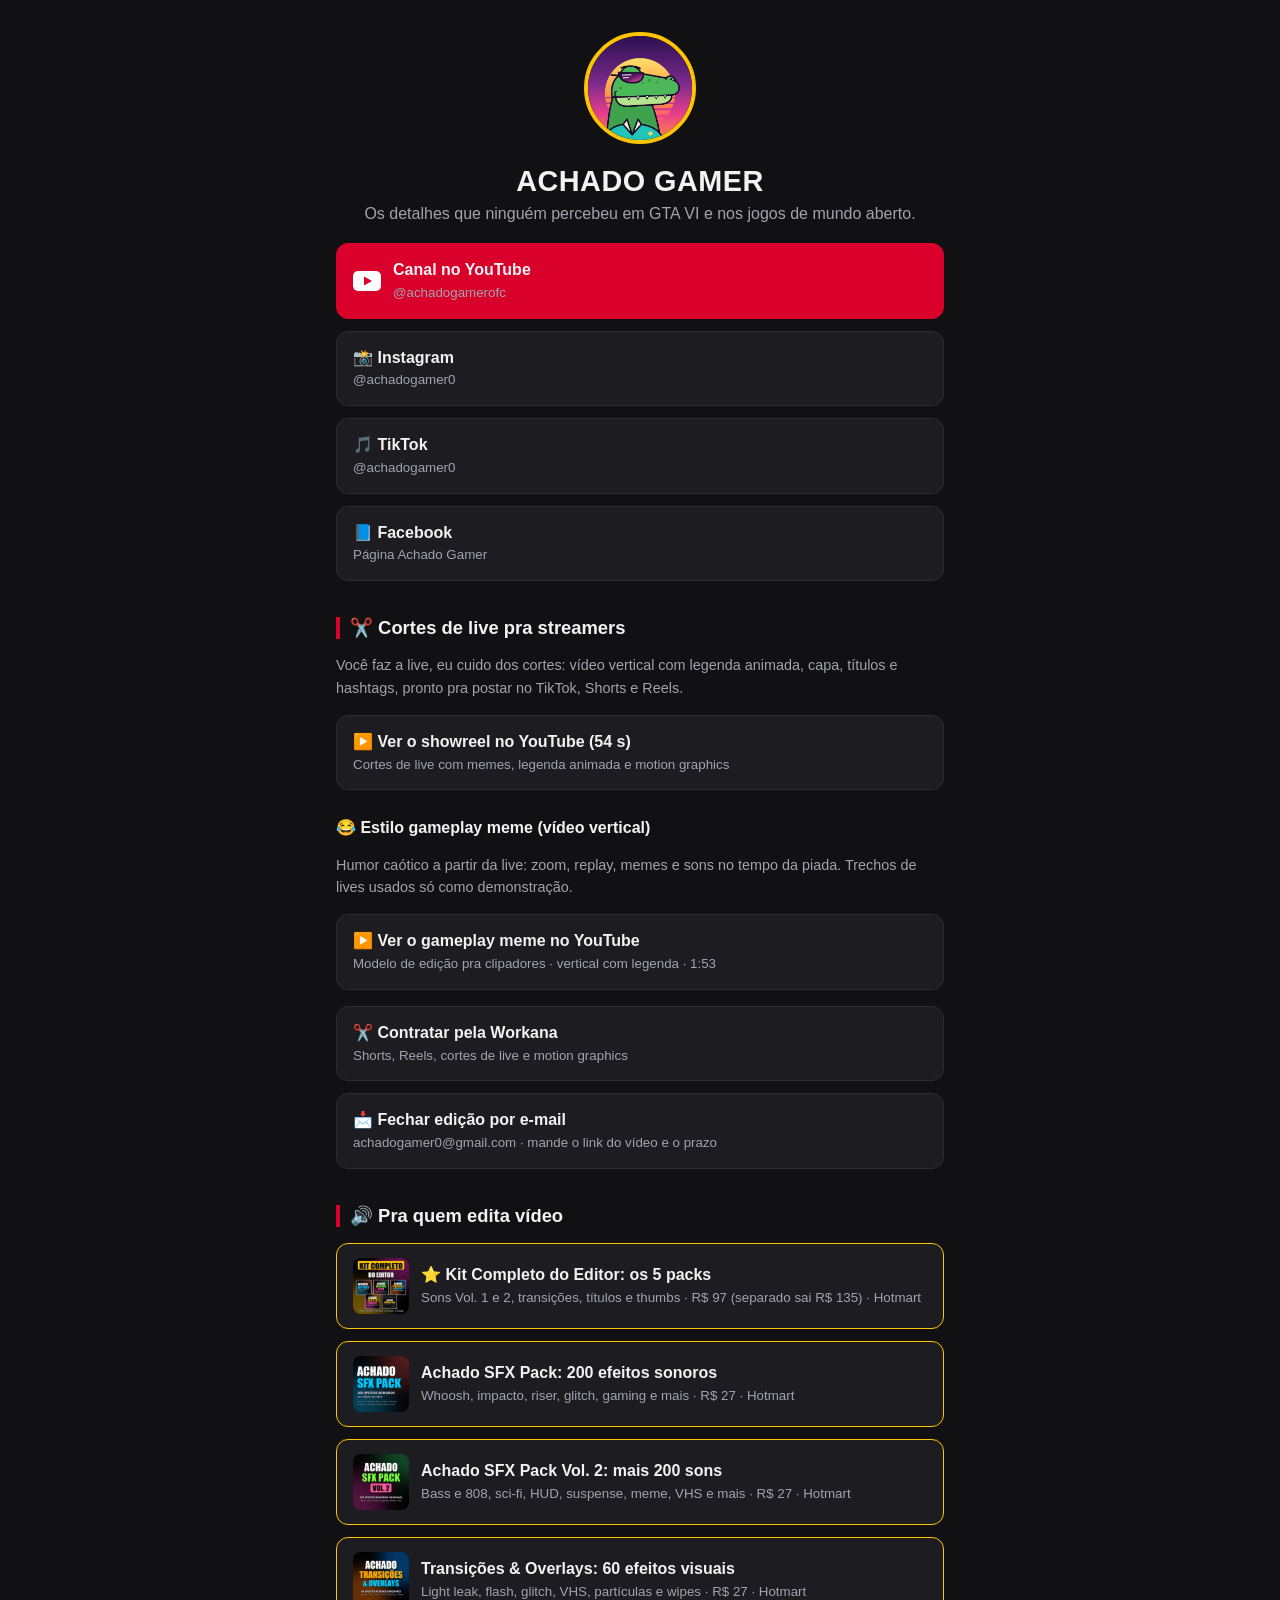
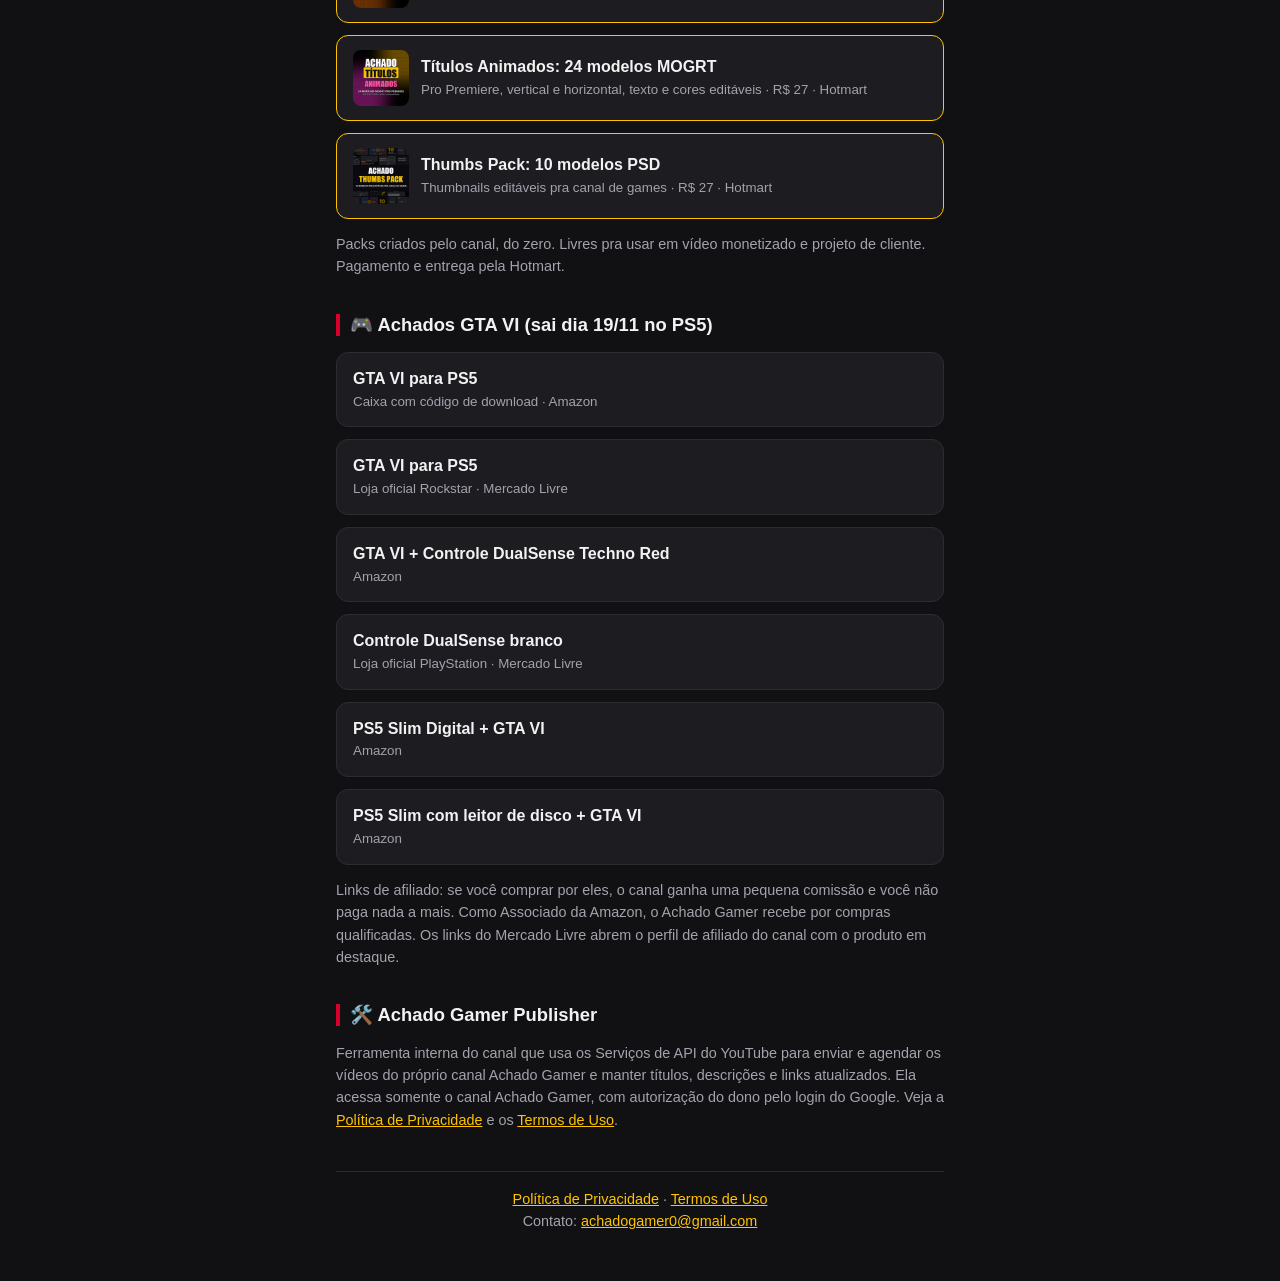
==== commit b12de33a: "Showreel novo (v3, 54 s) no botão de cortes de live Co-Authored-By: Claude Opus 5.5 <noreply@anthrop" ====
--- a/index.html
+++ b/index.html
@@ -35,8 +35,8 @@
   <h2>✂️ Cortes de live pra streamers</h2>
   <p class="aviso">Você faz a live, eu cuido dos cortes: vídeo vertical com legenda animada, capa, títulos e hashtags, pronto pra postar no TikTok, Shorts e Reels.</p>
   <div class="links">
-    <a class="botao" href="https://youtube.com/shorts/AKx1bZiK2jc" target="_blank" rel="noopener">
-      <span>▶️ Ver o portfólio de cortes no YouTube<small>Cortes verticais de live · Shorts, Reels e TikTok</small></span>
+    <a class="botao" href="https://youtube.com/shorts/WX30PrjIsms" target="_blank" rel="noopener">
+      <span>▶️ Ver o showreel no YouTube (54 s)<small>Cortes de live com memes, legenda animada e motion graphics</small></span>
     </a>
   </div>
 
@@ -62,23 +62,23 @@
       <img src="img/kit-completo.jpg" alt="Capa do Kit Completo do Editor" width="56" height="56">
       <span>⭐ Kit Completo do Editor: os 5 packs<small>Sons Vol. 1 e 2, transições, títulos e thumbs · R$ 97 (separado sai R$ 135) · Hotmart</small></span>
     </a>
-    <a class="botao produto" href="https://go.hotmart.com/K107871661N" target="_blank" rel="noopener">
+    <a class="botao produto" href="https://pay.hotmart.com/K107871661N?checkoutMode=10" target="_blank" rel="noopener">
       <img src="img/sfx-pack.jpg" alt="Capa do Achado SFX Pack" width="56" height="56">
       <span>Achado SFX Pack: 200 efeitos sonoros<small>Whoosh, impacto, riser, glitch, gaming e mais · R$ 27 · Hotmart</small></span>
     </a>
-    <a class="botao produto" href="https://go.hotmart.com/H107898969E" target="_blank" rel="noopener">
+    <a class="botao produto" href="https://pay.hotmart.com/H107898969E?checkoutMode=10" target="_blank" rel="noopener">
       <img src="img/sfx-pack-vol2.jpg" alt="Capa do Achado SFX Pack Vol. 2" width="56" height="56">
       <span>Achado SFX Pack Vol. 2: mais 200 sons<small>Bass e 808, sci-fi, HUD, suspense, meme, VHS e mais · R$ 27 · Hotmart</small></span>
     </a>
-    <a class="botao produto" href="https://go.hotmart.com/G107900412A" target="_blank" rel="noopener">
+    <a class="botao produto" href="https://pay.hotmart.com/G107900412A?checkoutMode=10" target="_blank" rel="noopener">
       <img src="img/transicoes-pack.jpg" alt="Capa do Achado Transições e Overlays" width="56" height="56">
       <span>Transições & Overlays: 60 efeitos visuais<small>Light leak, flash, glitch, VHS, partículas e wipes · R$ 27 · Hotmart</small></span>
     </a>
-    <a class="botao produto" href="https://go.hotmart.com/V107900589F" target="_blank" rel="noopener">
+    <a class="botao produto" href="https://pay.hotmart.com/V107900589F?checkoutMode=10" target="_blank" rel="noopener">
       <img src="img/titulos-mogrt.jpg" alt="Capa do Achado Títulos Animados" width="56" height="56">
       <span>Títulos Animados: 24 modelos MOGRT<small>Pro Premiere, vertical e horizontal, texto e cores editáveis · R$ 27 · Hotmart</small></span>
     </a>
-    <a class="botao produto" href="https://go.hotmart.com/Y107900614O" target="_blank" rel="noopener">
+    <a class="botao produto" href="https://pay.hotmart.com/Y107900614O?checkoutMode=10" target="_blank" rel="noopener">
       <img src="img/thumbs-pack.jpg" alt="Capa do Achado Thumbs Pack" width="56" height="56">
       <span>Thumbs Pack: 10 modelos PSD<small>Thumbnails editáveis pra canal de games · R$ 27 · Hotmart</small></span>
     </a>
